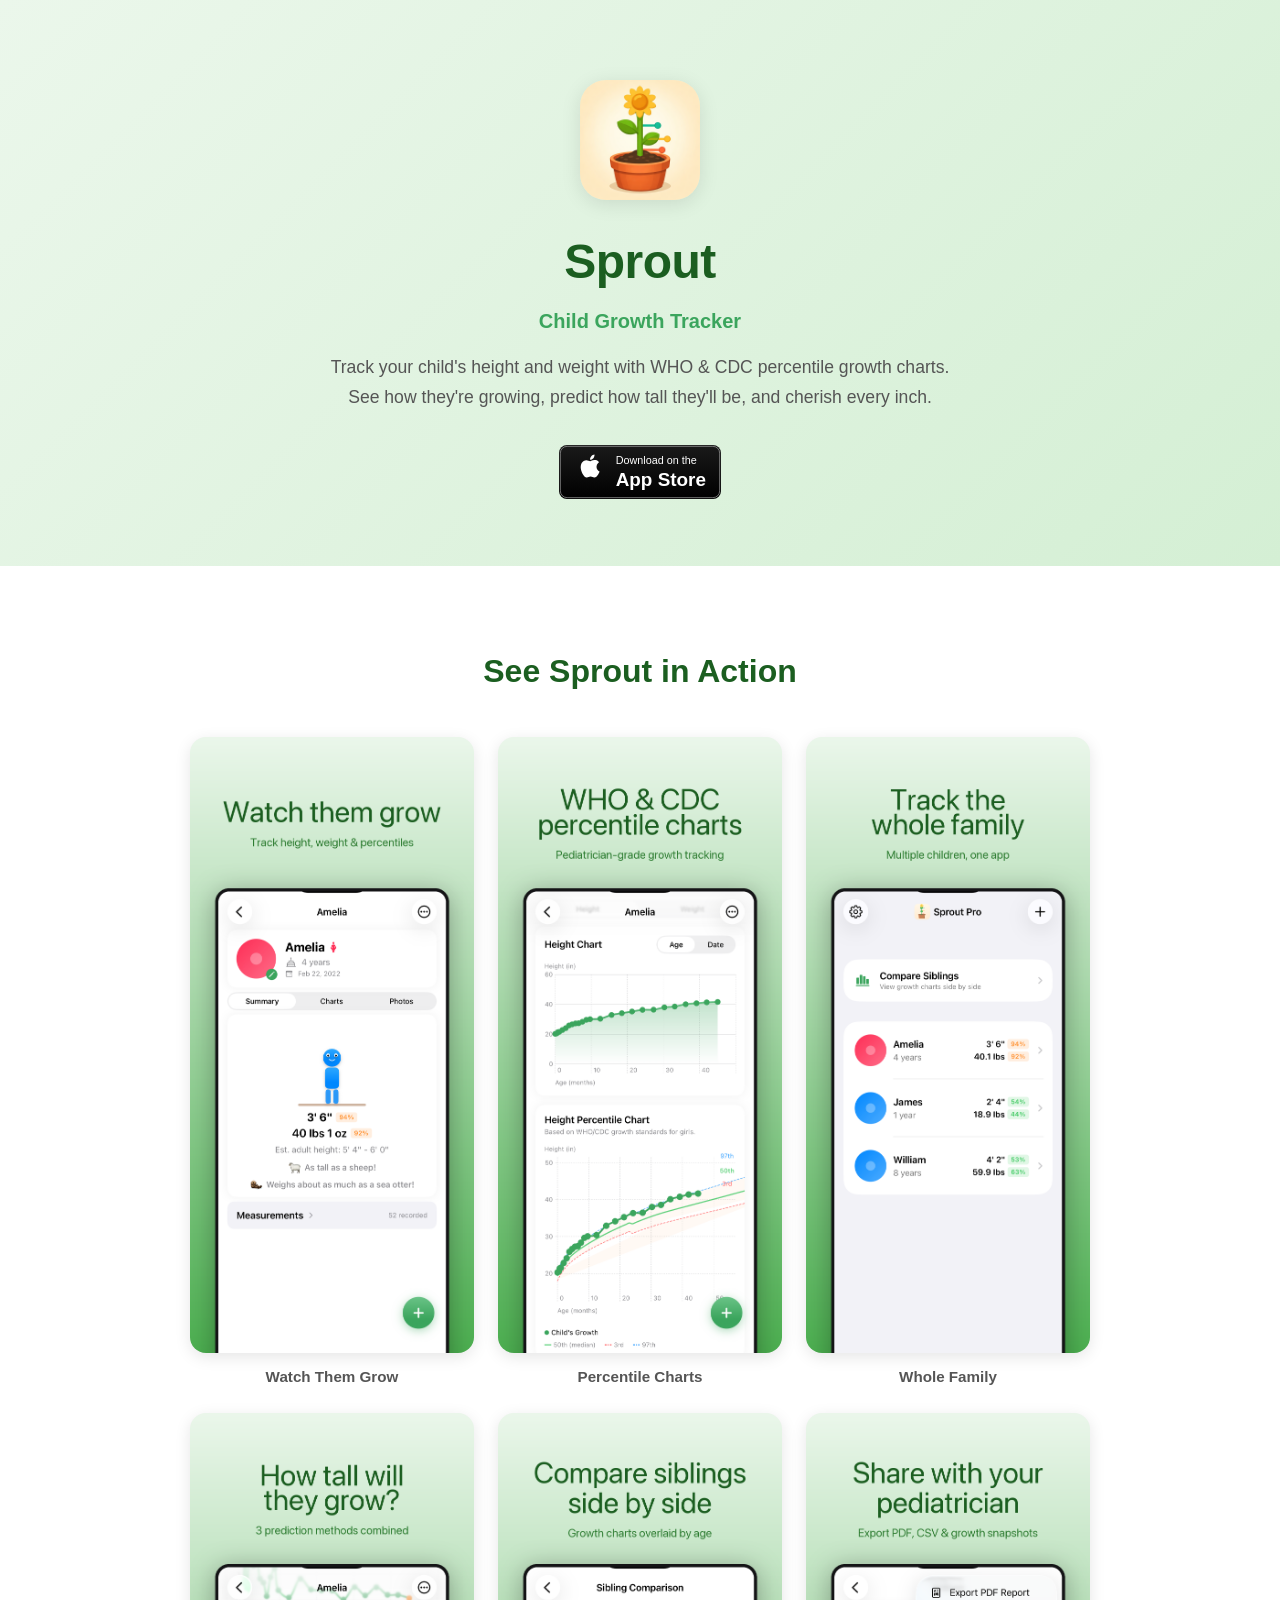
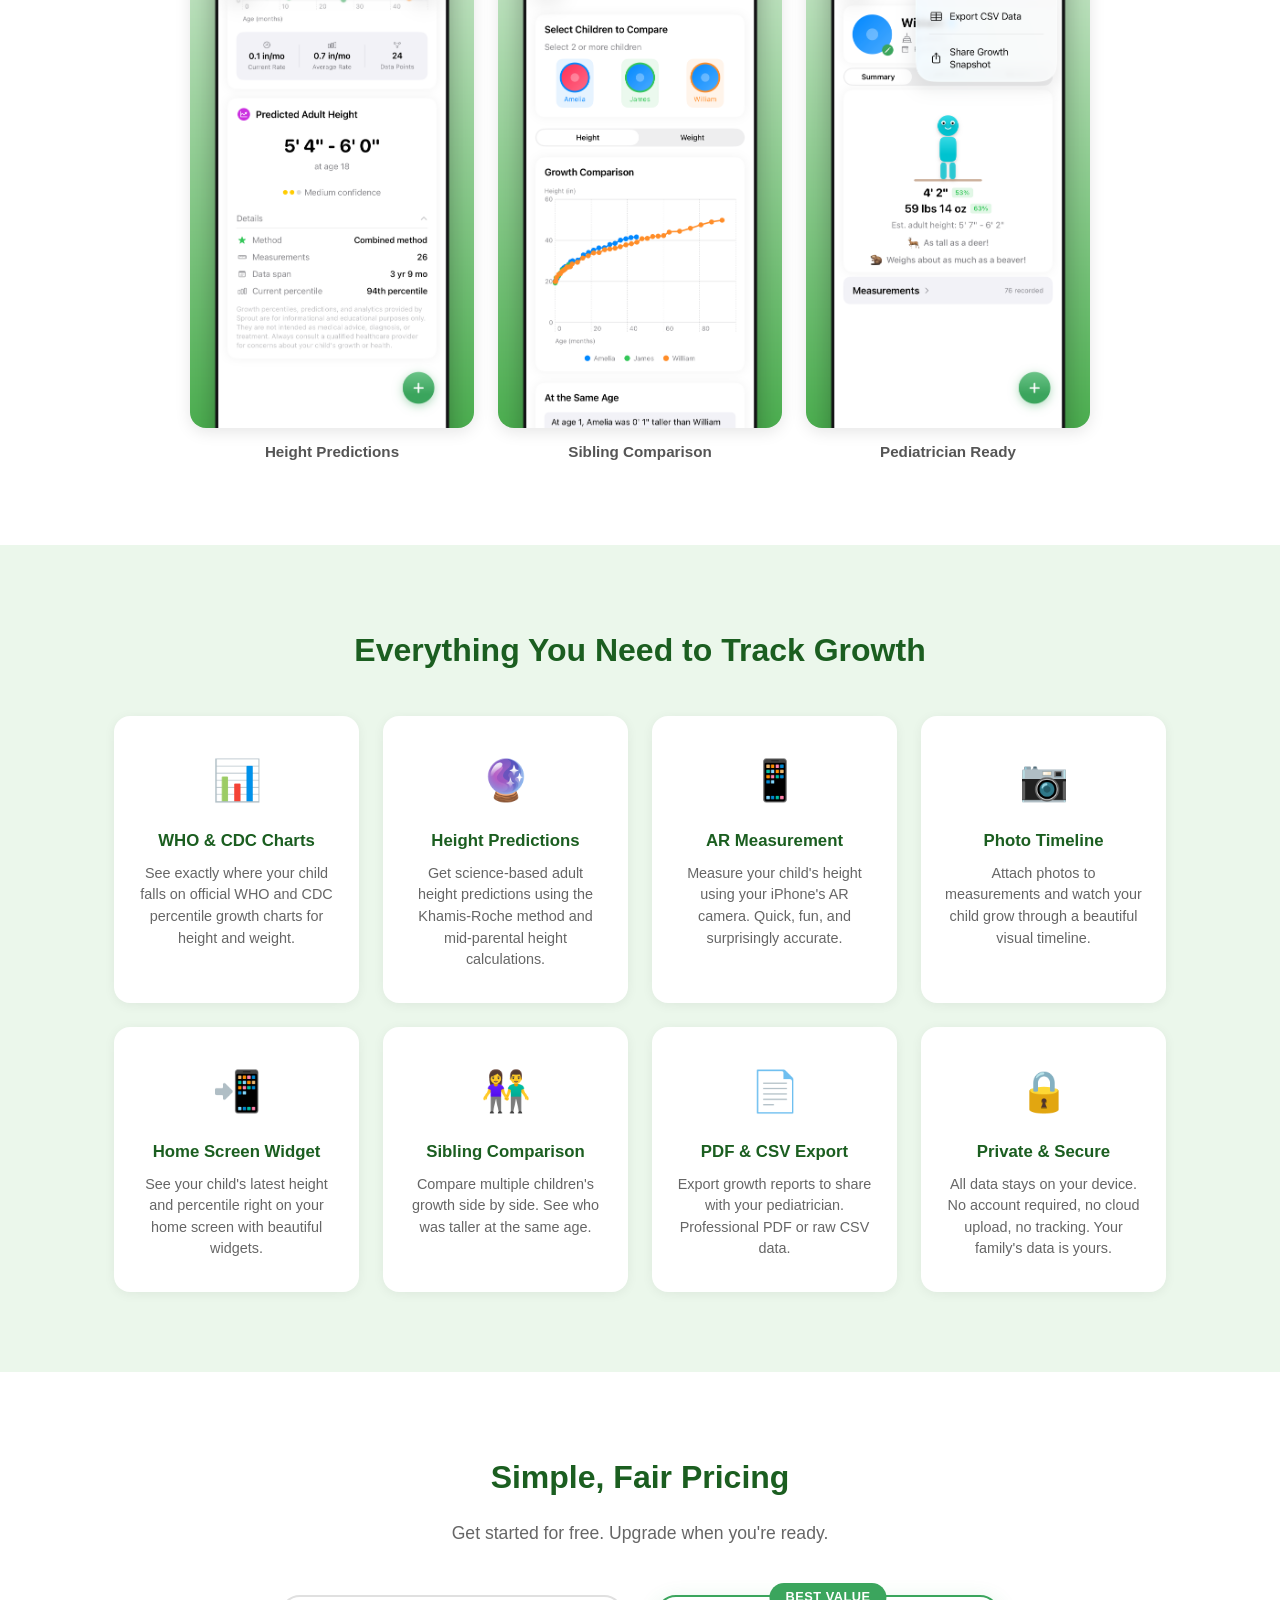
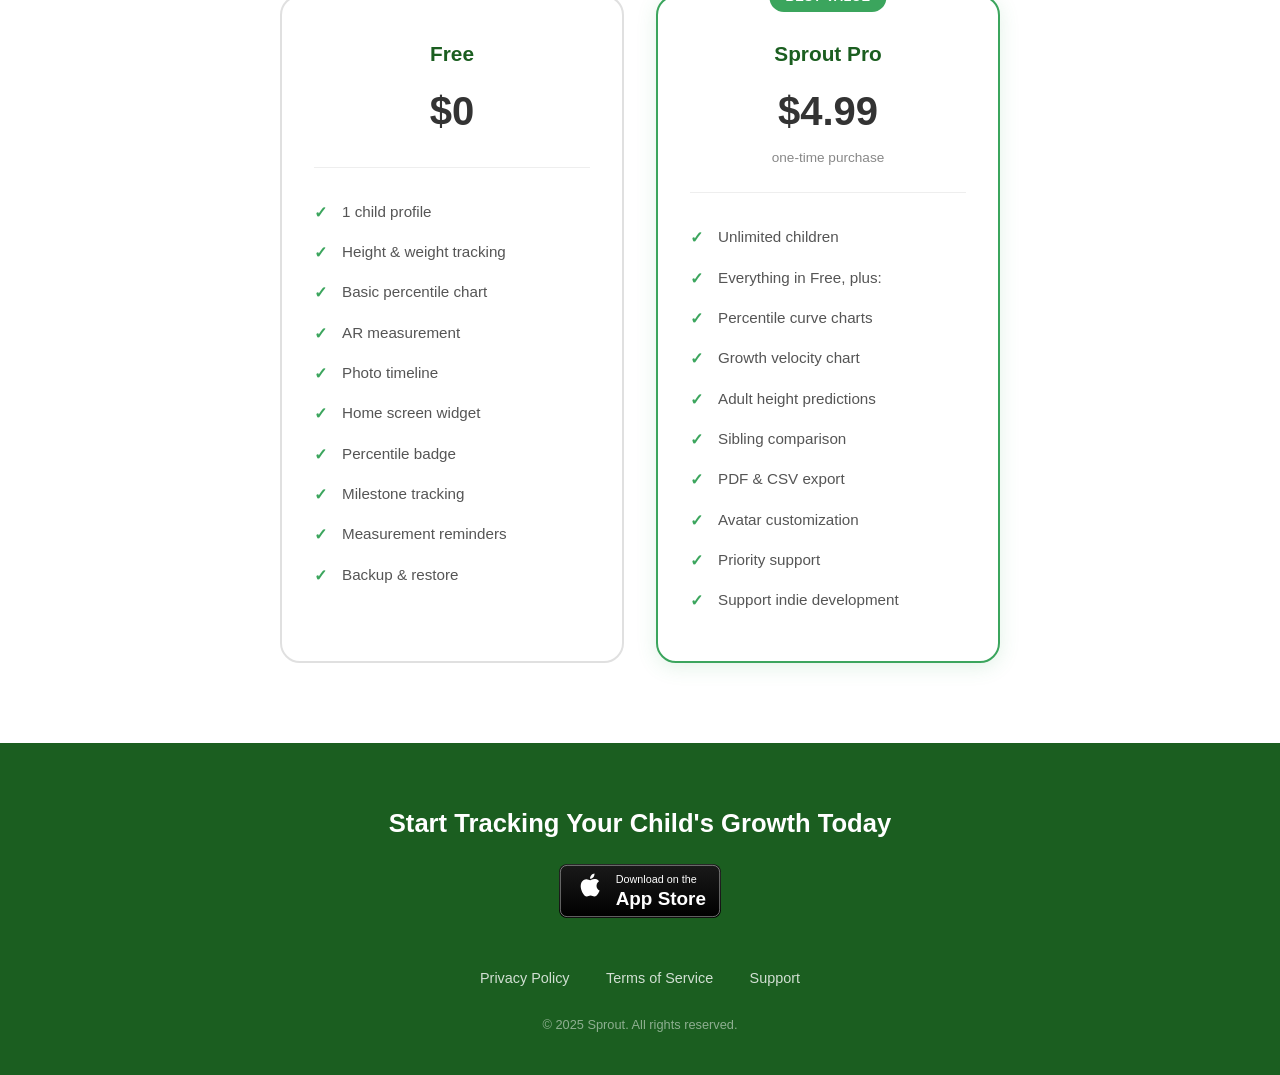
==== index.html @ 92882b85 "Add marketing landing page for Sprout - Child Growth Tracker Single-page static site with hero, scre" ====
<!DOCTYPE html>
<html lang="en">
<head>
    <meta charset="UTF-8">
    <meta name="viewport" content="width=device-width, initial-scale=1.0">

    <title>Sprout - Child Growth Tracker | WHO &amp; CDC Growth Charts for Baby &amp; Kids</title>
    <meta name="description" content="Track your child's height and weight with WHO & CDC percentile growth charts. Sprout offers AR measurement, growth predictions, sibling comparison, photo timeline, and more. Free for iOS.">
    <meta name="keywords" content="child growth tracker, baby growth chart, height tracker, WHO percentile, CDC growth chart, kids height, baby weight tracker, growth prediction, AR height measurement, pediatric growth">
    <meta name="author" content="Sprout App">

    <!-- Open Graph -->
    <meta property="og:title" content="Sprout - Child Growth Tracker">
    <meta property="og:description" content="Track your child's growth with WHO & CDC percentile charts, AR measurement, predictions, and more.">
    <meta property="og:type" content="website">
    <meta property="og:url" content="https://sudhanne-maker.github.io/sprout-child-growth-tracker-website/">
    <meta property="og:image" content="https://sudhanne-maker.github.io/sprout-child-growth-tracker-website/images/og-image.png">
    <meta property="og:site_name" content="Sprout - Child Growth Tracker">

    <!-- Twitter Card -->
    <meta name="twitter:card" content="summary_large_image">
    <meta name="twitter:title" content="Sprout - Child Growth Tracker">
    <meta name="twitter:description" content="Track your child's growth with WHO & CDC percentile charts, AR measurement, predictions, and more.">
    <meta name="twitter:image" content="https://sudhanne-maker.github.io/sprout-child-growth-tracker-website/images/og-image.png">

    <!-- Smart App Banner -->
    <meta name="apple-itunes-app" content="app-id=6758862095">

    <!-- Favicon -->
    <link rel="icon" type="image/png" href="images/app-icon.png">
    <link rel="apple-touch-icon" href="images/app-icon.png">

    <!-- Canonical URL -->
    <link rel="canonical" href="https://sudhanne-maker.github.io/sprout-child-growth-tracker-website/">

    <!-- Stylesheet -->
    <link rel="stylesheet" href="css/style.css">

    <!-- Schema.org Structured Data -->
    <script type="application/ld+json">
    {
        "@context": "https://schema.org",
        "@type": "SoftwareApplication",
        "name": "Sprout - Child Growth Tracker",
        "operatingSystem": "iOS",
        "applicationCategory": "HealthApplication",
        "description": "Track your child's height and weight with WHO & CDC percentile growth charts. Features AR measurement, growth predictions, sibling comparison, photo timeline, and more.",
        "offers": [
            {
                "@type": "Offer",
                "price": "0",
                "priceCurrency": "USD",
                "description": "Free version with core tracking features"
            },
            {
                "@type": "Offer",
                "price": "4.99",
                "priceCurrency": "USD",
                "description": "Sprout Pro with unlimited children, advanced charts, and export"
            }
        ],
        "downloadUrl": "https://apps.apple.com/us/app/sprout-height-tracker/id6758862095",
        "screenshot": "https://sudhanne-maker.github.io/sprout-child-growth-tracker-website/images/screenshot-1.png",
        "aggregateRating": {
            "@type": "AggregateRating",
            "ratingValue": "5.0",
            "ratingCount": "1"
        }
    }
    </script>
</head>
<body>

    <!-- Header / Hero -->
    <header class="hero">
        <div class="container">
            <div class="hero-content">
                <img src="images/app-icon.png" alt="Sprout App Icon" class="app-icon" width="120" height="120">
                <h1>Sprout</h1>
                <p class="subtitle">Child Growth Tracker</p>
                <p class="tagline">Track your child's height and weight with WHO &amp; CDC percentile growth charts. See how they're growing, predict how tall they'll be, and cherish every inch.</p>
                <a href="https://apps.apple.com/us/app/sprout-height-tracker/id6758862095" class="app-store-badge" aria-label="Download on the App Store">
                    <img src="images/app-store-badge.svg" alt="Download on the App Store" height="54">
                </a>
            </div>
        </div>
    </header>

    <main>

        <!-- Screenshots -->
        <section class="screenshots" aria-label="App Screenshots">
            <div class="container">
                <h2>See Sprout in Action</h2>
                <div class="screenshot-grid">
                    <div class="screenshot-item">
                        <img src="images/screenshot-1.png" alt="Track your child's growth over time" loading="lazy">
                        <p>Watch Them Grow</p>
                    </div>
                    <div class="screenshot-item">
                        <img src="images/screenshot-2.png" alt="WHO and CDC percentile growth charts" loading="lazy">
                        <p>Percentile Charts</p>
                    </div>
                    <div class="screenshot-item">
                        <img src="images/screenshot-3.png" alt="Track the whole family" loading="lazy">
                        <p>Whole Family</p>
                    </div>
                    <div class="screenshot-item">
                        <img src="images/screenshot-4.png" alt="Height prediction for your child" loading="lazy">
                        <p>Height Predictions</p>
                    </div>
                    <div class="screenshot-item">
                        <img src="images/screenshot-5.png" alt="Compare siblings side by side" loading="lazy">
                        <p>Sibling Comparison</p>
                    </div>
                    <div class="screenshot-item">
                        <img src="images/screenshot-6.png" alt="Export data for pediatrician visits" loading="lazy">
                        <p>Pediatrician Ready</p>
                    </div>
                </div>
            </div>
        </section>

        <!-- Features -->
        <section class="features" aria-label="Features">
            <div class="container">
                <h2>Everything You Need to Track Growth</h2>
                <div class="features-grid">
                    <div class="feature-card">
                        <div class="feature-icon" aria-hidden="true">&#x1F4CA;</div>
                        <h3>WHO &amp; CDC Charts</h3>
                        <p>See exactly where your child falls on official WHO and CDC percentile growth charts for height and weight.</p>
                    </div>
                    <div class="feature-card">
                        <div class="feature-icon" aria-hidden="true">&#x1F52E;</div>
                        <h3>Height Predictions</h3>
                        <p>Get science-based adult height predictions using the Khamis-Roche method and mid-parental height calculations.</p>
                    </div>
                    <div class="feature-card">
                        <div class="feature-icon" aria-hidden="true">&#x1F4F1;</div>
                        <h3>AR Measurement</h3>
                        <p>Measure your child's height using your iPhone's AR camera. Quick, fun, and surprisingly accurate.</p>
                    </div>
                    <div class="feature-card">
                        <div class="feature-icon" aria-hidden="true">&#x1F4F7;</div>
                        <h3>Photo Timeline</h3>
                        <p>Attach photos to measurements and watch your child grow through a beautiful visual timeline.</p>
                    </div>
                    <div class="feature-card">
                        <div class="feature-icon" aria-hidden="true">&#x1F4F2;</div>
                        <h3>Home Screen Widget</h3>
                        <p>See your child's latest height and percentile right on your home screen with beautiful widgets.</p>
                    </div>
                    <div class="feature-card">
                        <div class="feature-icon" aria-hidden="true">&#x1F46B;</div>
                        <h3>Sibling Comparison</h3>
                        <p>Compare multiple children's growth side by side. See who was taller at the same age.</p>
                    </div>
                    <div class="feature-card">
                        <div class="feature-icon" aria-hidden="true">&#x1F4C4;</div>
                        <h3>PDF &amp; CSV Export</h3>
                        <p>Export growth reports to share with your pediatrician. Professional PDF or raw CSV data.</p>
                    </div>
                    <div class="feature-card">
                        <div class="feature-icon" aria-hidden="true">&#x1F512;</div>
                        <h3>Private &amp; Secure</h3>
                        <p>All data stays on your device. No account required, no cloud upload, no tracking. Your family's data is yours.</p>
                    </div>
                </div>
            </div>
        </section>

        <!-- Pricing -->
        <section class="pricing" aria-label="Pricing">
            <div class="container">
                <h2>Simple, Fair Pricing</h2>
                <p class="pricing-subtitle">Get started for free. Upgrade when you're ready.</p>
                <div class="pricing-grid">
                    <div class="pricing-card">
                        <div class="pricing-header">
                            <h3>Free</h3>
                            <div class="price">$0</div>
                        </div>
                        <ul class="pricing-features">
                            <li>1 child profile</li>
                            <li>Height &amp; weight tracking</li>
                            <li>Basic percentile chart</li>
                            <li>AR measurement</li>
                            <li>Photo timeline</li>
                            <li>Home screen widget</li>
                            <li>Percentile badge</li>
                            <li>Milestone tracking</li>
                            <li>Measurement reminders</li>
                            <li>Backup &amp; restore</li>
                        </ul>
                    </div>
                    <div class="pricing-card pro">
                        <div class="pricing-badge">Best Value</div>
                        <div class="pricing-header">
                            <h3>Sprout Pro</h3>
                            <div class="price">$4.99</div>
                            <div class="price-period">one-time purchase</div>
                        </div>
                        <ul class="pricing-features">
                            <li>Unlimited children</li>
                            <li>Everything in Free, plus:</li>
                            <li>Percentile curve charts</li>
                            <li>Growth velocity chart</li>
                            <li>Adult height predictions</li>
                            <li>Sibling comparison</li>
                            <li>PDF &amp; CSV export</li>
                            <li>Avatar customization</li>
                            <li>Priority support</li>
                            <li>Support indie development</li>
                        </ul>
                    </div>
                </div>
            </div>
        </section>

    </main>

    <!-- Footer -->
    <footer>
        <div class="container">
            <div class="footer-cta">
                <h2>Start Tracking Your Child's Growth Today</h2>
                <a href="https://apps.apple.com/us/app/sprout-height-tracker/id6758862095" class="app-store-badge" aria-label="Download on the App Store">
                    <img src="images/app-store-badge.svg" alt="Download on the App Store" height="54">
                </a>
            </div>
            <div class="footer-links">
                <a href="https://sudhanne-maker.github.io/height-tracker-site/privacy-policy.html">Privacy Policy</a>
                <a href="https://sudhanne-maker.github.io/height-tracker-site/terms-of-service.html">Terms of Service</a>
                <a href="mailto:heighttracker.app@gmail.com">Support</a>
            </div>
            <p class="footer-copyright">&copy; 2025 Sprout. All rights reserved.</p>
        </div>
    </footer>

</body>
</html>
---- css/style.css ----
/* ============================================
   Sprout - Child Growth Tracker Landing Page
   Brand Colors:
     Primary Green:  #3BA55D
     Dark Green:     #1B5E20
     Light Mint:     #EBF7EB
     White:          #FFFFFF
   ============================================ */

/* --- Reset & Base --- */
*, *::before, *::after {
    box-sizing: border-box;
    margin: 0;
    padding: 0;
}

html {
    scroll-behavior: smooth;
    -webkit-text-size-adjust: 100%;
}

body {
    font-family: -apple-system, BlinkMacSystemFont, 'Segoe UI', Roboto, Helvetica, Arial, sans-serif;
    color: #333;
    line-height: 1.6;
    background: #FFFFFF;
}

img {
    max-width: 100%;
    height: auto;
    display: block;
}

a {
    color: #3BA55D;
    text-decoration: none;
}

a:hover {
    text-decoration: underline;
}

/* --- Container --- */
.container {
    max-width: 1100px;
    margin: 0 auto;
    padding: 0 24px;
}

/* --- Hero --- */
.hero {
    background: linear-gradient(135deg, #EBF7EB 0%, #d4efd4 100%);
    padding: 80px 0 60px;
    text-align: center;
}

.hero-content {
    max-width: 640px;
    margin: 0 auto;
}

.app-icon {
    width: 120px;
    height: 120px;
    border-radius: 26px;
    margin: 0 auto 24px;
    box-shadow: 0 4px 20px rgba(0, 0, 0, 0.1);
}

.hero h1 {
    font-size: 3rem;
    font-weight: 800;
    color: #1B5E20;
    margin-bottom: 4px;
    letter-spacing: -0.5px;
}

.subtitle {
    font-size: 1.25rem;
    font-weight: 600;
    color: #3BA55D;
    margin-bottom: 16px;
}

.tagline {
    font-size: 1.1rem;
    color: #555;
    margin-bottom: 32px;
    line-height: 1.7;
}

.app-store-badge img {
    height: 54px;
    width: auto;
    display: inline-block;
    transition: transform 0.2s ease;
}

.app-store-badge:hover img {
    transform: scale(1.05);
}

.app-store-badge:hover {
    text-decoration: none;
}

/* --- Screenshots --- */
.screenshots {
    padding: 80px 0;
    background: #FFFFFF;
}

.screenshots h2,
.features h2,
.pricing h2 {
    text-align: center;
    font-size: 2rem;
    font-weight: 700;
    color: #1B5E20;
    margin-bottom: 40px;
}

.screenshot-grid {
    display: grid;
    grid-template-columns: repeat(3, 1fr);
    gap: 24px;
    max-width: 900px;
    margin: 0 auto;
}

.screenshot-item {
    text-align: center;
}

.screenshot-item img {
    width: 100%;
    border-radius: 16px;
    box-shadow: 0 4px 16px rgba(0, 0, 0, 0.1);
    margin-bottom: 12px;
    background: #f0f0f0;
    aspect-ratio: 9 / 19.5;
    object-fit: cover;
}

.screenshot-item p {
    font-size: 0.95rem;
    font-weight: 600;
    color: #555;
}

/* --- Features --- */
.features {
    padding: 80px 0;
    background: #EBF7EB;
}

.features-grid {
    display: grid;
    grid-template-columns: repeat(4, 1fr);
    gap: 24px;
}

.feature-card {
    background: #FFFFFF;
    border-radius: 16px;
    padding: 32px 24px;
    text-align: center;
    box-shadow: 0 2px 12px rgba(0, 0, 0, 0.06);
    transition: transform 0.2s ease, box-shadow 0.2s ease;
}

.feature-card:hover {
    transform: translateY(-4px);
    box-shadow: 0 8px 24px rgba(0, 0, 0, 0.1);
}

.feature-icon {
    font-size: 2.5rem;
    margin-bottom: 16px;
}

.feature-card h3 {
    font-size: 1.05rem;
    font-weight: 700;
    color: #1B5E20;
    margin-bottom: 8px;
}

.feature-card p {
    font-size: 0.9rem;
    color: #666;
    line-height: 1.5;
}

/* --- Pricing --- */
.pricing {
    padding: 80px 0;
    background: #FFFFFF;
}

.pricing-subtitle {
    text-align: center;
    font-size: 1.1rem;
    color: #666;
    margin-top: -24px;
    margin-bottom: 48px;
}

.pricing-grid {
    display: grid;
    grid-template-columns: repeat(2, 1fr);
    gap: 32px;
    max-width: 720px;
    margin: 0 auto;
}

.pricing-card {
    background: #FFFFFF;
    border: 2px solid #e0e0e0;
    border-radius: 20px;
    padding: 40px 32px;
    position: relative;
    transition: box-shadow 0.2s ease;
}

.pricing-card:hover {
    box-shadow: 0 8px 24px rgba(0, 0, 0, 0.08);
}

.pricing-card.pro {
    border-color: #3BA55D;
    box-shadow: 0 4px 20px rgba(59, 165, 93, 0.15);
}

.pricing-badge {
    position: absolute;
    top: -14px;
    left: 50%;
    transform: translateX(-50%);
    background: #3BA55D;
    color: #FFFFFF;
    font-size: 0.8rem;
    font-weight: 700;
    padding: 4px 16px;
    border-radius: 20px;
    text-transform: uppercase;
    letter-spacing: 0.5px;
}

.pricing-header {
    text-align: center;
    margin-bottom: 24px;
    padding-bottom: 24px;
    border-bottom: 1px solid #eee;
}

.pricing-header h3 {
    font-size: 1.3rem;
    font-weight: 700;
    color: #1B5E20;
    margin-bottom: 8px;
}

.price {
    font-size: 2.5rem;
    font-weight: 800;
    color: #333;
}

.price-period {
    font-size: 0.85rem;
    color: #888;
    margin-top: 4px;
}

.pricing-features {
    list-style: none;
}

.pricing-features li {
    padding: 8px 0;
    font-size: 0.95rem;
    color: #555;
    position: relative;
    padding-left: 28px;
}

.pricing-features li::before {
    content: "\2713";
    position: absolute;
    left: 0;
    color: #3BA55D;
    font-weight: 700;
    font-size: 1rem;
}

/* --- Footer --- */
footer {
    background: #1B5E20;
    color: #FFFFFF;
    padding: 60px 0 40px;
    text-align: center;
}

.footer-cta {
    margin-bottom: 40px;
}

.footer-cta h2 {
    font-size: 1.6rem;
    font-weight: 700;
    color: #FFFFFF;
    margin-bottom: 20px;
}

.footer-links {
    margin-bottom: 24px;
}

.footer-links a {
    color: rgba(255, 255, 255, 0.8);
    margin: 0 16px;
    font-size: 0.9rem;
    transition: color 0.2s ease;
}

.footer-links a:hover {
    color: #FFFFFF;
    text-decoration: underline;
}

.footer-copyright {
    font-size: 0.8rem;
    color: rgba(255, 255, 255, 0.5);
}

/* --- Responsive --- */

/* Tablets */
@media (max-width: 900px) {
    .features-grid {
        grid-template-columns: repeat(2, 1fr);
    }

    .screenshot-grid {
        grid-template-columns: repeat(3, 1fr);
        gap: 16px;
    }
}

/* Mobile */
@media (max-width: 640px) {
    .hero {
        padding: 60px 0 48px;
    }

    .hero h1 {
        font-size: 2.2rem;
    }

    .tagline {
        font-size: 1rem;
    }

    .screenshots h2,
    .features h2,
    .pricing h2 {
        font-size: 1.6rem;
    }

    .screenshot-grid {
        grid-template-columns: repeat(2, 1fr);
        gap: 12px;
    }

    .screenshots,
    .features,
    .pricing {
        padding: 60px 0;
    }

    .features-grid {
        grid-template-columns: 1fr;
        gap: 16px;
    }

    .feature-card {
        padding: 24px 20px;
    }

    .pricing-grid {
        grid-template-columns: 1fr;
        gap: 24px;
    }

    .pricing-card {
        padding: 32px 24px;
    }

    .footer-links a {
        display: block;
        margin: 8px 0;
    }

    .footer-cta h2 {
        font-size: 1.3rem;
    }
}

/* Small phones */
@media (max-width: 380px) {
    .hero h1 {
        font-size: 1.8rem;
    }

    .container {
        padding: 0 16px;
    }

    .screenshot-grid {
        grid-template-columns: 1fr;
        max-width: 260px;
        margin: 0 auto;
    }
}
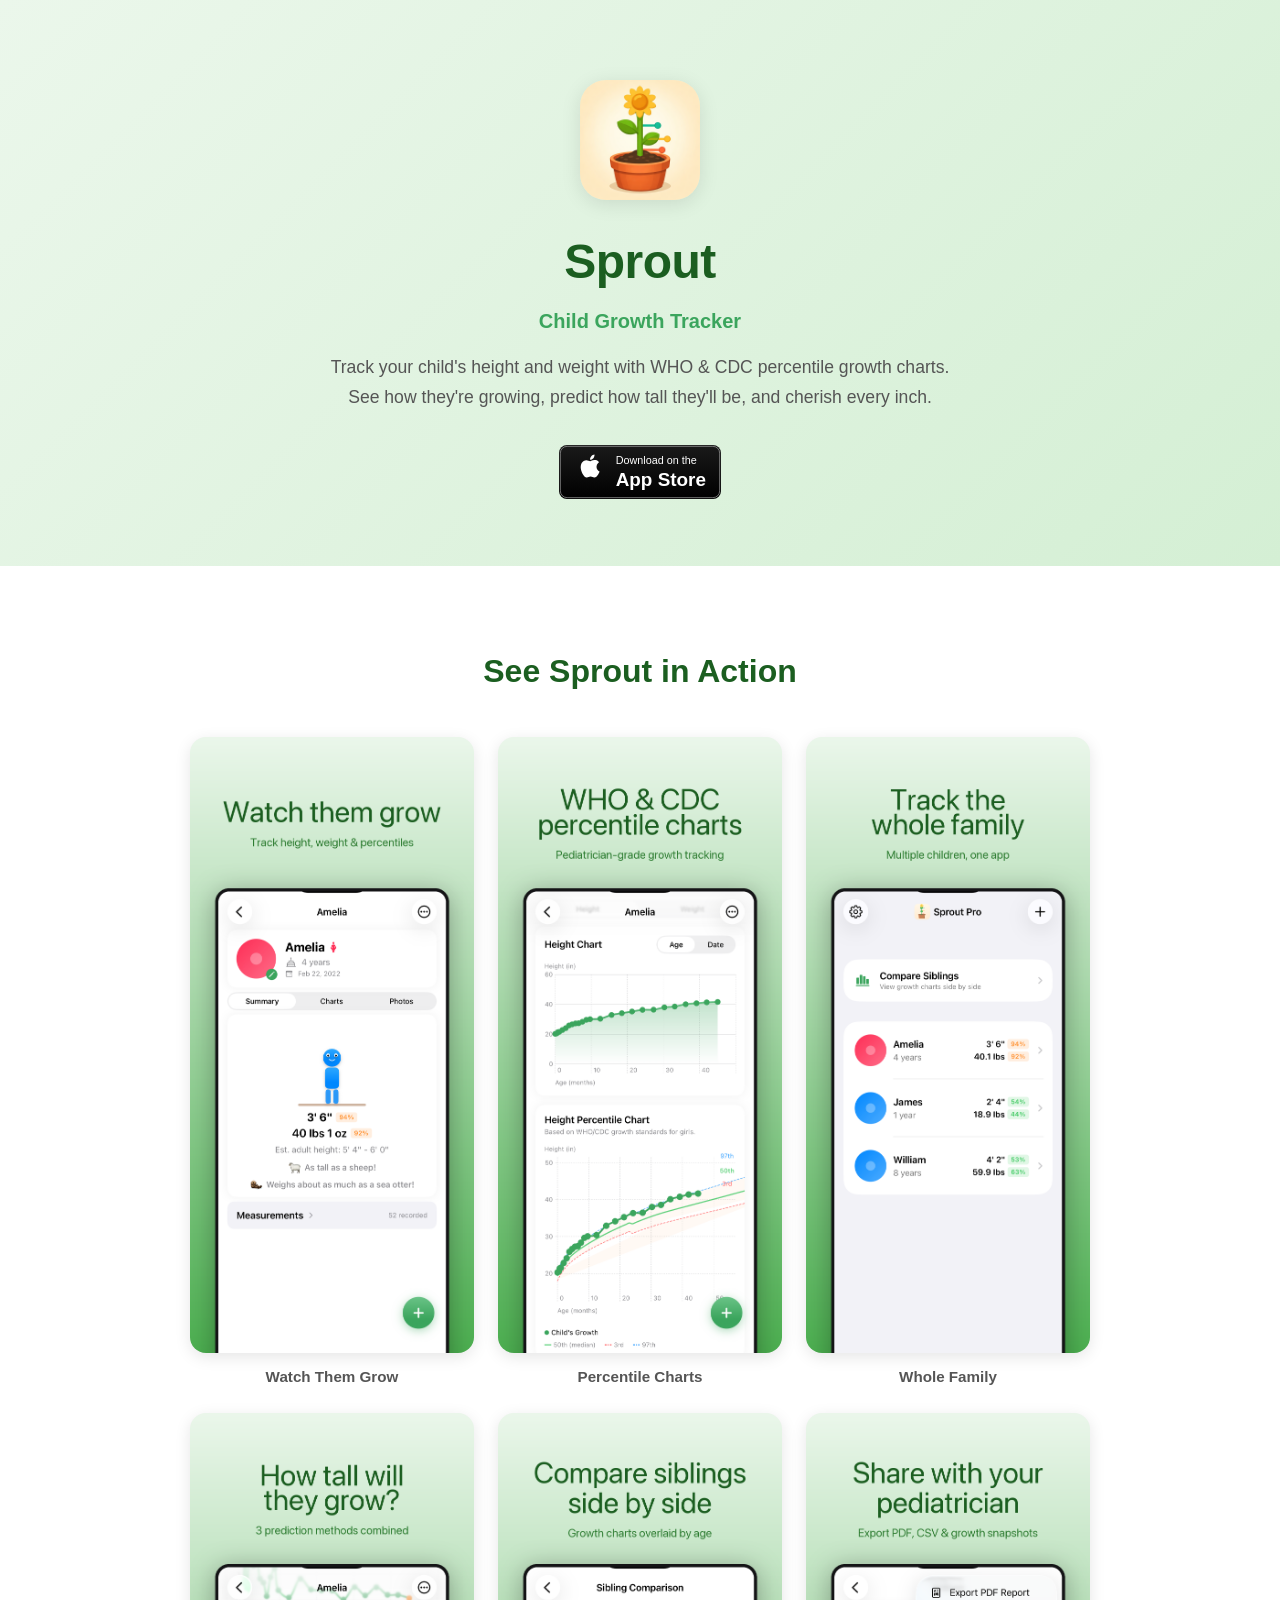
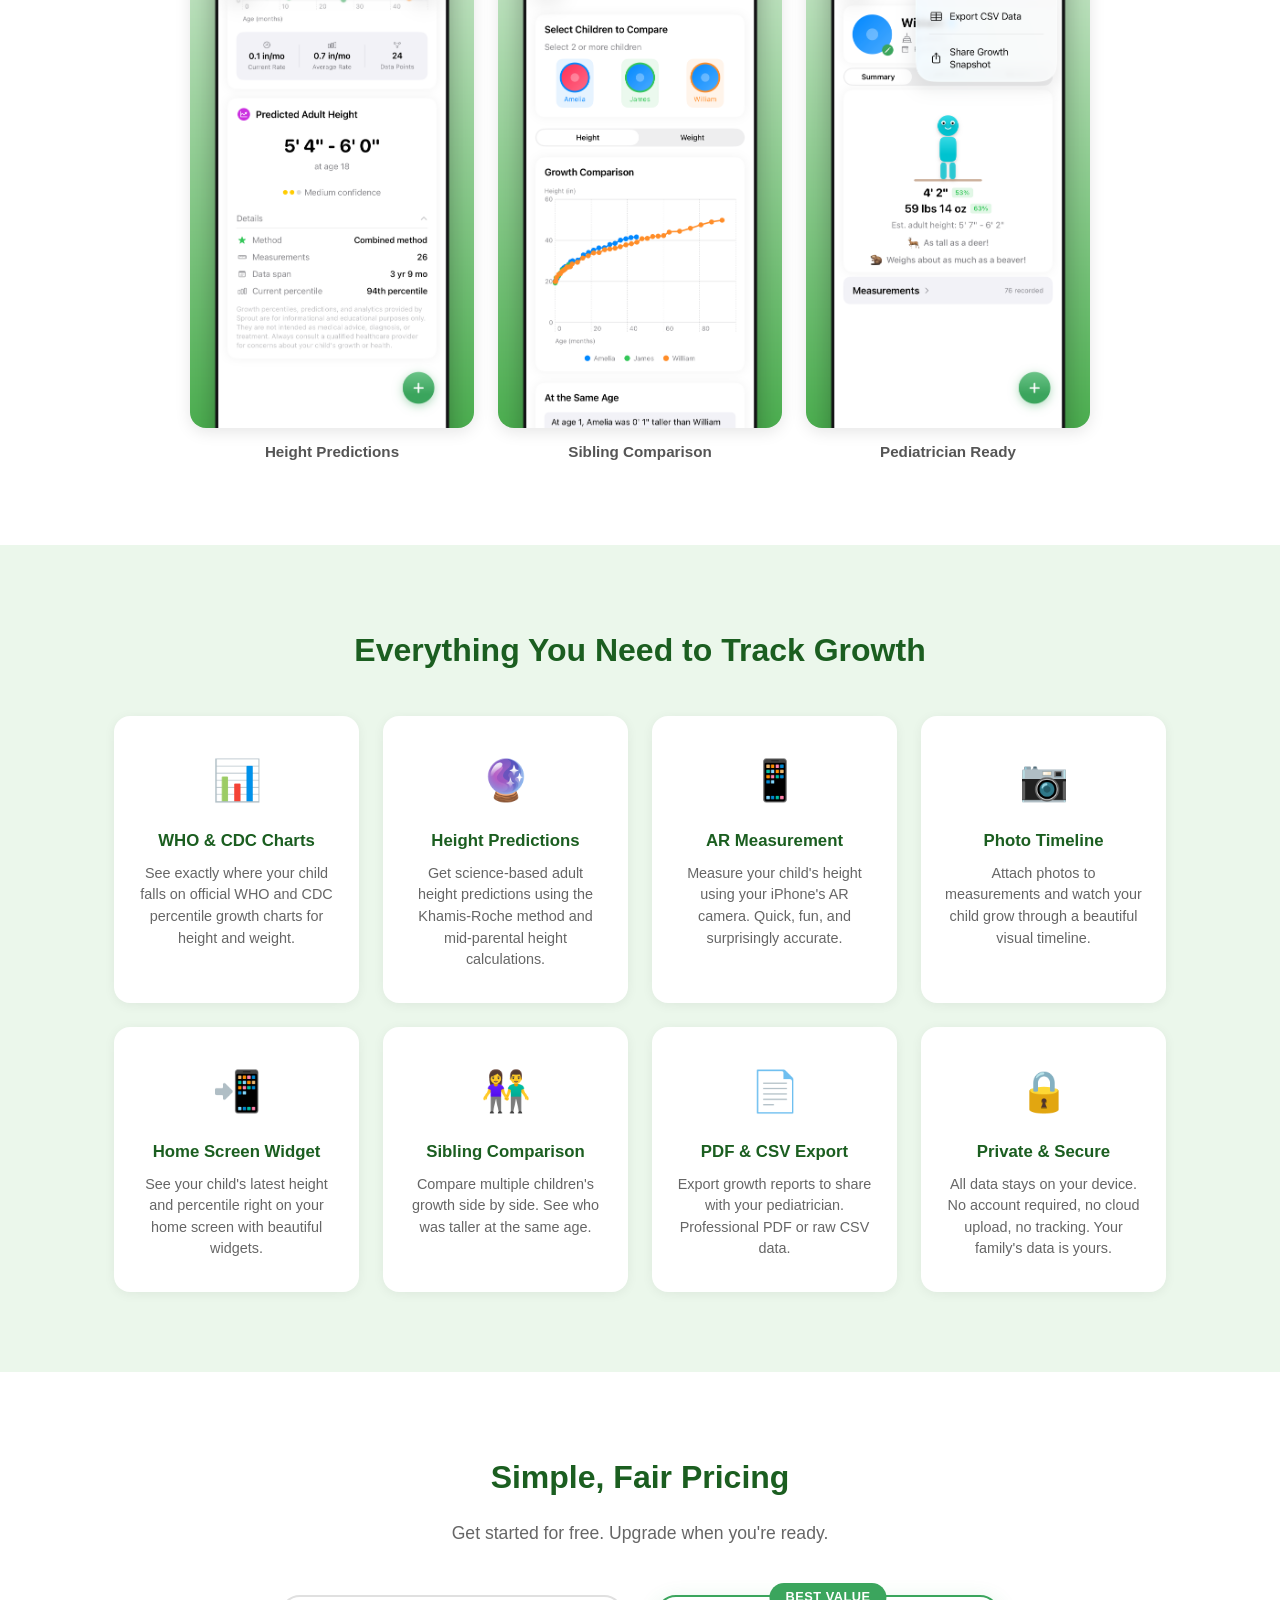
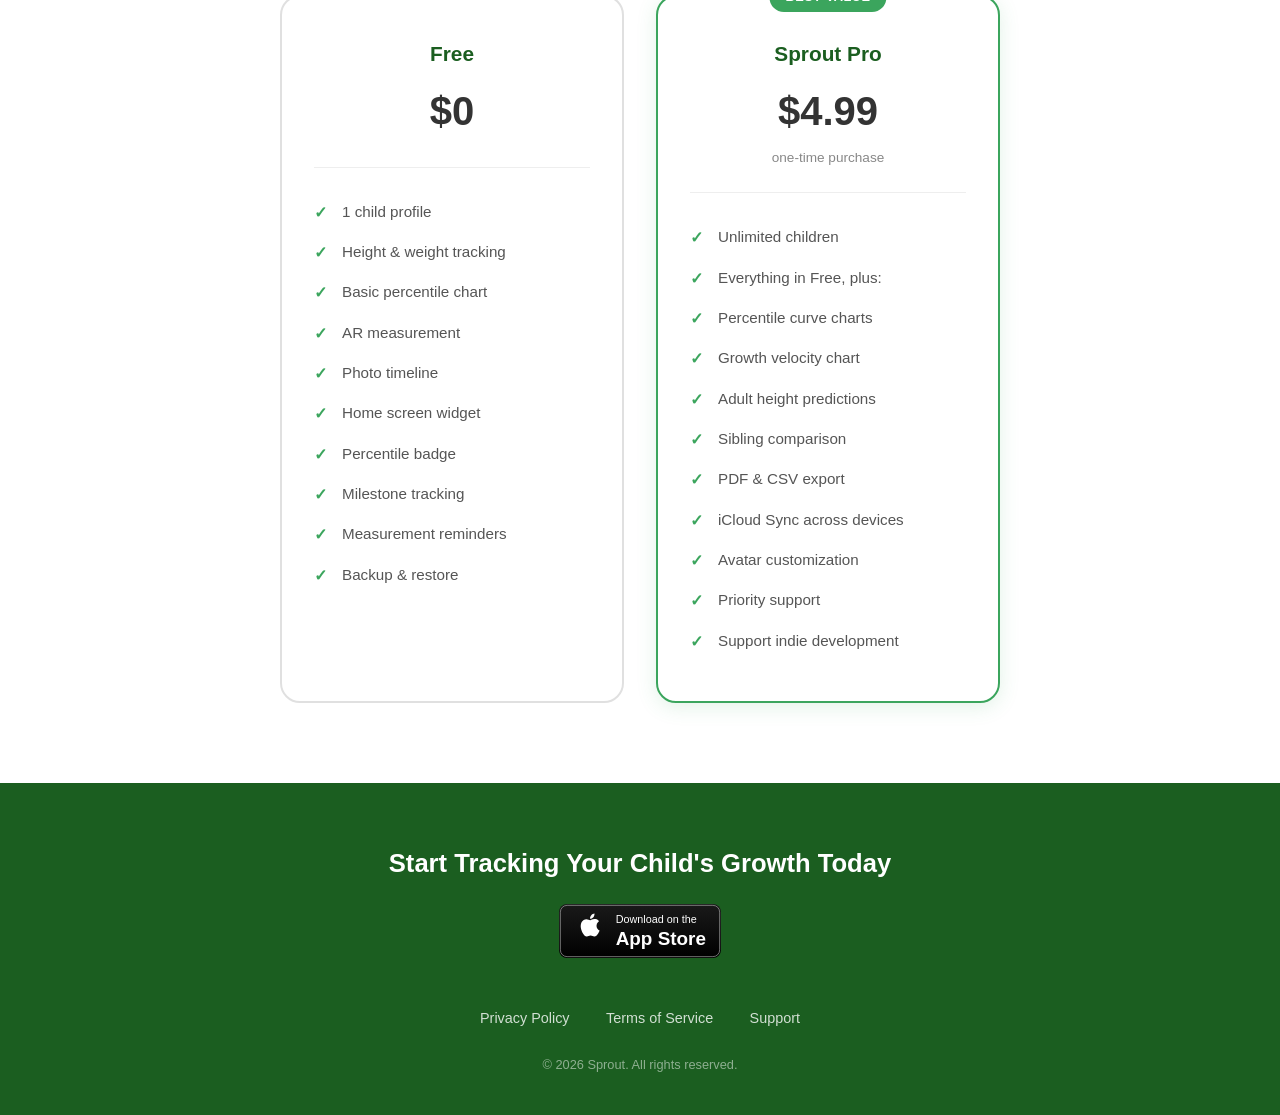
==== commit 0b7a2065: "Consolidate legal pages into main site and update for v2.3.0 - Add privacy-policy.html and terms-of-" ====
--- a/index.html
+++ b/index.html
@@ -209,6 +209,7 @@
                             <li>Adult height predictions</li>
                             <li>Sibling comparison</li>
                             <li>PDF &amp; CSV export</li>
+                            <li>iCloud Sync across devices</li>
                             <li>Avatar customization</li>
                             <li>Priority support</li>
                             <li>Support indie development</li>
@@ -230,11 +231,11 @@
                 </a>
             </div>
             <div class="footer-links">
-                <a href="https://sudhanne-maker.github.io/height-tracker-site/privacy-policy.html">Privacy Policy</a>
-                <a href="https://sudhanne-maker.github.io/height-tracker-site/terms-of-service.html">Terms of Service</a>
+                <a href="privacy-policy.html">Privacy Policy</a>
+                <a href="terms-of-service.html">Terms of Service</a>
                 <a href="mailto:heighttracker.app@gmail.com">Support</a>
             </div>
-            <p class="footer-copyright">&copy; 2025 Sprout. All rights reserved.</p>
+            <p class="footer-copyright">&copy; 2026 Sprout. All rights reserved.</p>
         </div>
     </footer>
 
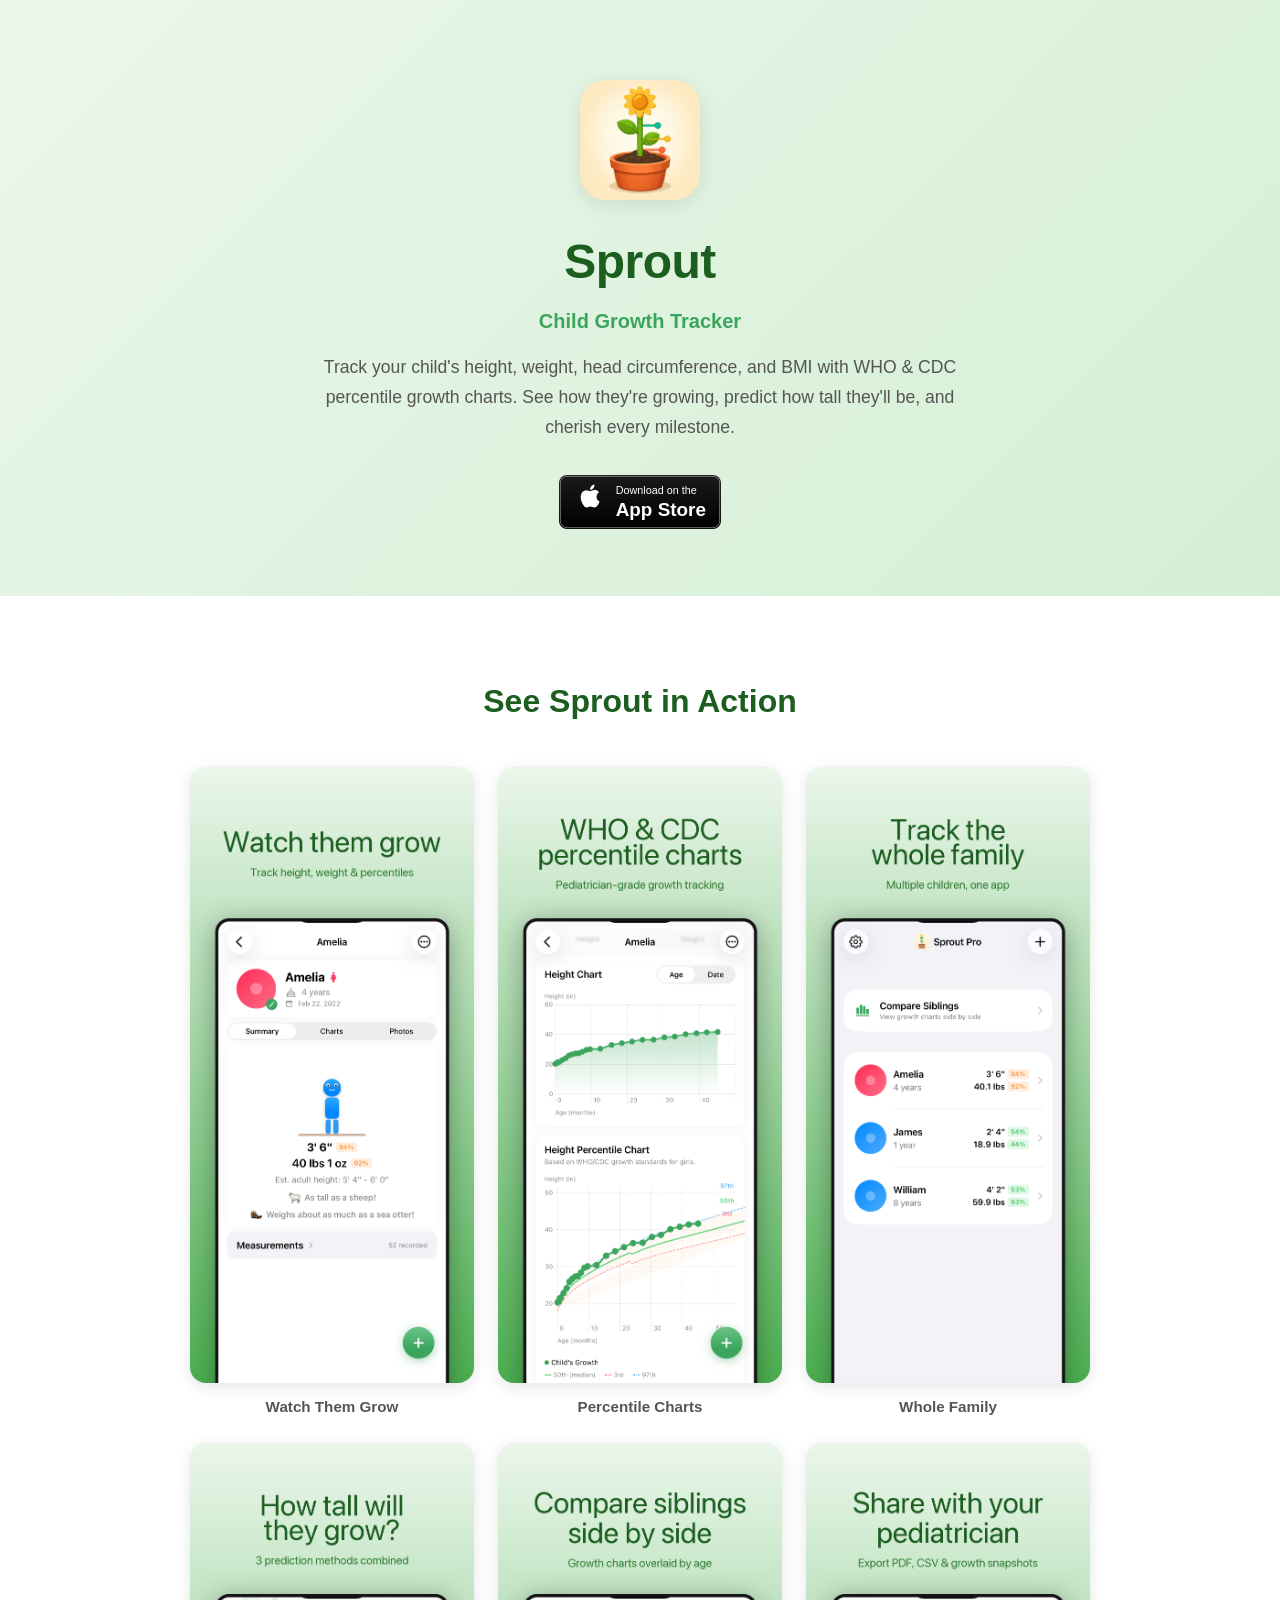
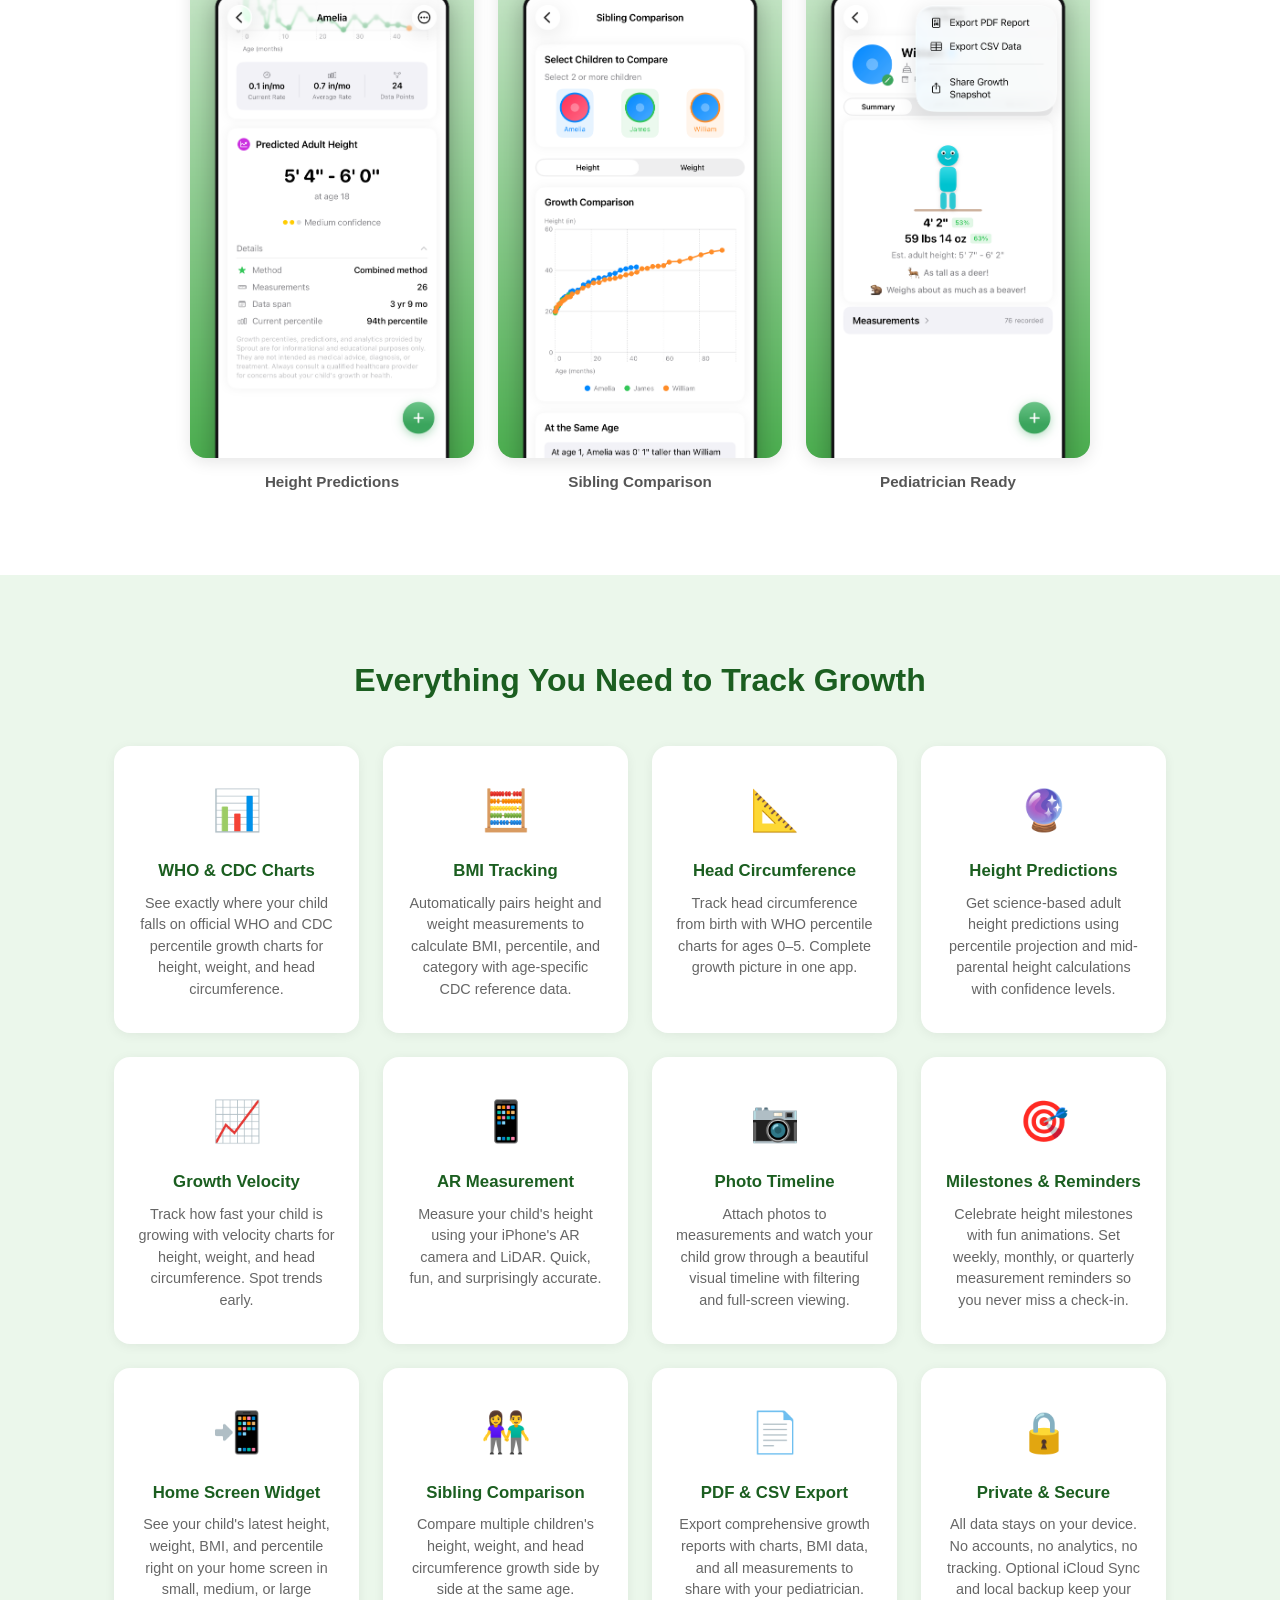
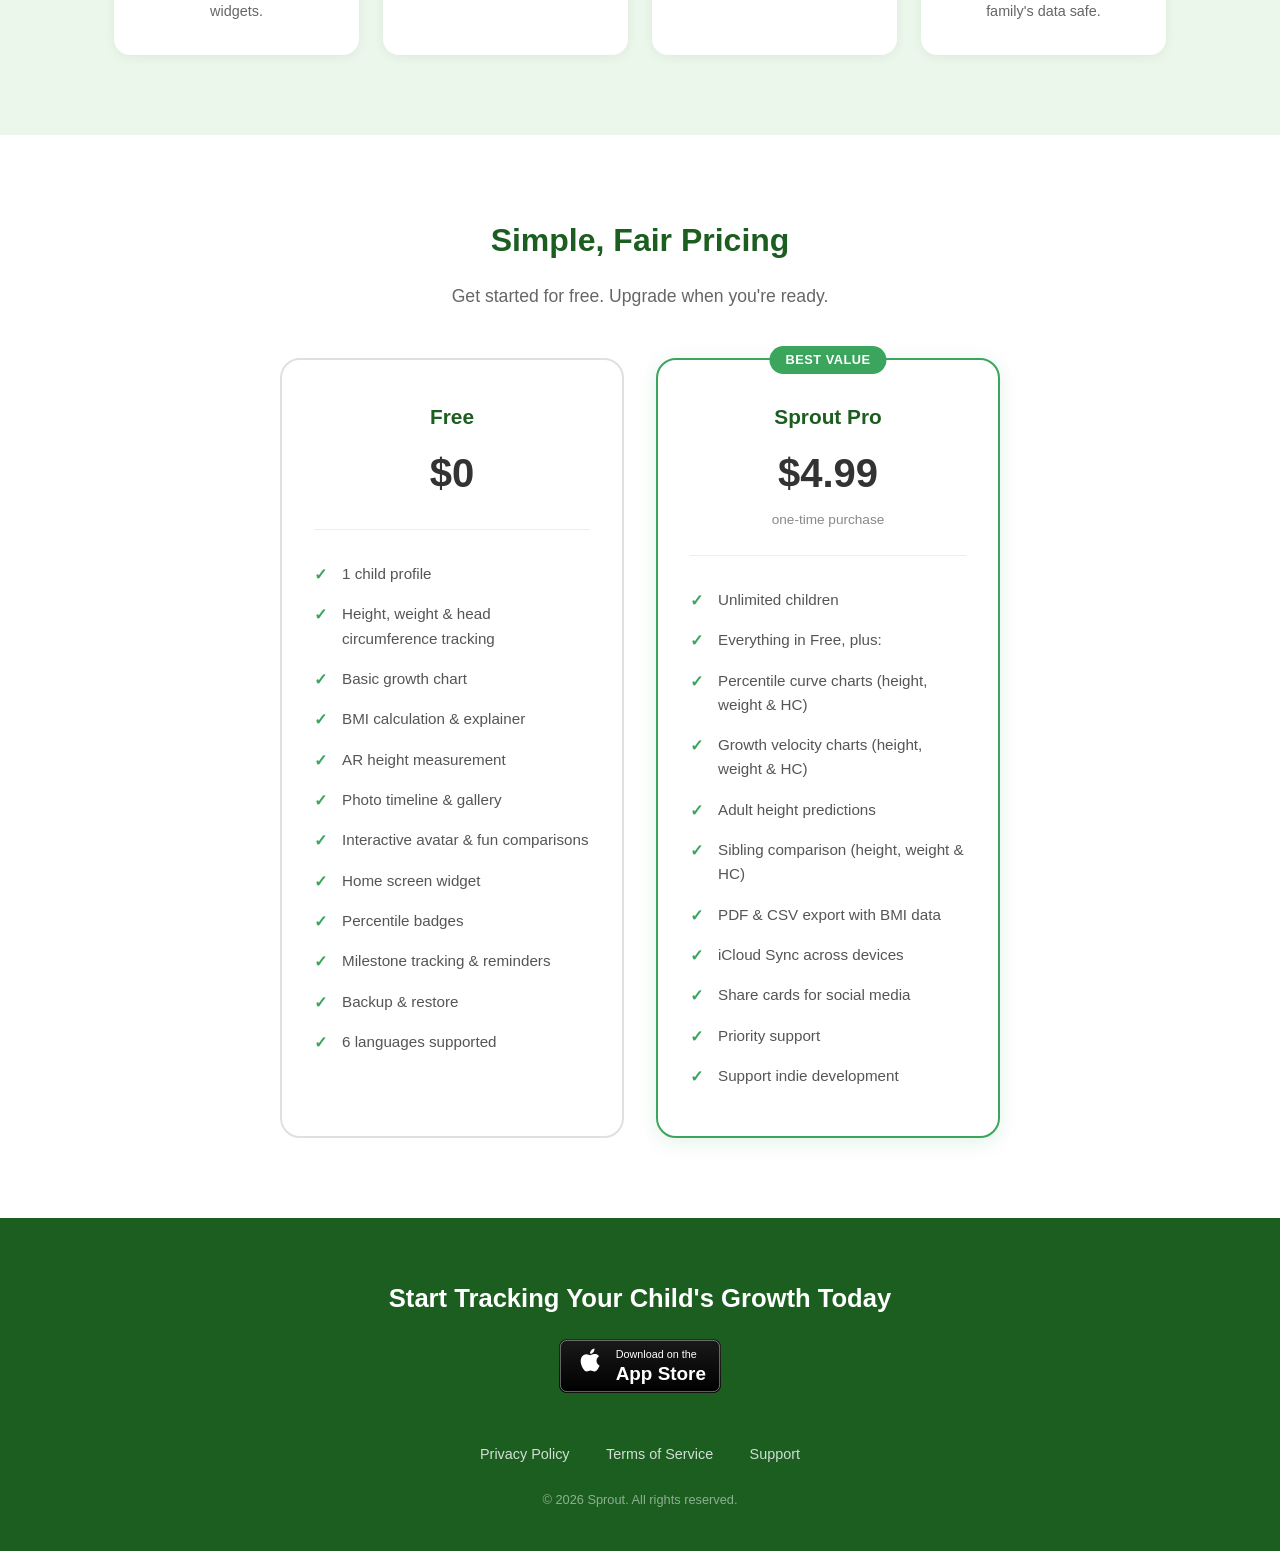
==== commit a8bae28d: "Update all pages with head circumference, BMI, and current features - SEO: Updated title, meta descr" ====
--- a/index.html
+++ b/index.html
@@ -4,14 +4,14 @@
     <meta charset="UTF-8">
     <meta name="viewport" content="width=device-width, initial-scale=1.0">
 
-    <title>Sprout - Child Growth Tracker | WHO &amp; CDC Growth Charts for Baby &amp; Kids</title>
-    <meta name="description" content="Track your child's height and weight with WHO & CDC percentile growth charts. Sprout offers AR measurement, growth predictions, sibling comparison, photo timeline, and more. Free for iOS.">
-    <meta name="keywords" content="child growth tracker, baby growth chart, height tracker, WHO percentile, CDC growth chart, kids height, baby weight tracker, growth prediction, AR height measurement, pediatric growth">
+    <title>Sprout - Child Growth Tracker | Height, Weight, Head Circumference &amp; BMI | WHO &amp; CDC Charts</title>
+    <meta name="description" content="Track your child's height, weight, head circumference, and BMI with WHO & CDC percentile growth charts. Sprout offers AR measurement, growth predictions, velocity charts, sibling comparison, photo timeline, milestones, and more. Free for iOS.">
+    <meta name="keywords" content="child growth tracker, baby growth chart, height tracker, weight tracker, head circumference tracker, BMI tracker, WHO percentile, CDC growth chart, kids height, baby weight tracker, growth prediction, AR height measurement, pediatric growth, growth velocity, baby milestones, sibling comparison, child development">
     <meta name="author" content="Sprout App">
 
     <!-- Open Graph -->
     <meta property="og:title" content="Sprout - Child Growth Tracker">
-    <meta property="og:description" content="Track your child's growth with WHO & CDC percentile charts, AR measurement, predictions, and more.">
+    <meta property="og:description" content="Track your child's height, weight, head circumference, and BMI with WHO & CDC percentile charts, AR measurement, growth predictions, velocity charts, and more.">
     <meta property="og:type" content="website">
     <meta property="og:url" content="https://sudhanne-maker.github.io/sprout-child-growth-tracker-website/">
     <meta property="og:image" content="https://sudhanne-maker.github.io/sprout-child-growth-tracker-website/images/og-image.png">
@@ -20,7 +20,7 @@
     <!-- Twitter Card -->
     <meta name="twitter:card" content="summary_large_image">
     <meta name="twitter:title" content="Sprout - Child Growth Tracker">
-    <meta name="twitter:description" content="Track your child's growth with WHO & CDC percentile charts, AR measurement, predictions, and more.">
+    <meta name="twitter:description" content="Track your child's height, weight, head circumference, and BMI with WHO & CDC percentile charts, AR measurement, growth predictions, velocity charts, and more.">
     <meta name="twitter:image" content="https://sudhanne-maker.github.io/sprout-child-growth-tracker-website/images/og-image.png">
 
     <!-- Smart App Banner -->
@@ -44,7 +44,7 @@
         "name": "Sprout - Child Growth Tracker",
         "operatingSystem": "iOS",
         "applicationCategory": "HealthApplication",
-        "description": "Track your child's height and weight with WHO & CDC percentile growth charts. Features AR measurement, growth predictions, sibling comparison, photo timeline, and more.",
+        "description": "Track your child's height, weight, head circumference, and BMI with WHO & CDC percentile growth charts. Features AR measurement, growth predictions, velocity charts, sibling comparison, photo timeline, milestones, and more.",
         "offers": [
             {
                 "@type": "Offer",
@@ -78,7 +78,7 @@
                 <img src="images/app-icon.png" alt="Sprout App Icon" class="app-icon" width="120" height="120">
                 <h1>Sprout</h1>
                 <p class="subtitle">Child Growth Tracker</p>
-                <p class="tagline">Track your child's height and weight with WHO &amp; CDC percentile growth charts. See how they're growing, predict how tall they'll be, and cherish every inch.</p>
+                <p class="tagline">Track your child's height, weight, head circumference, and BMI with WHO &amp; CDC percentile growth charts. See how they're growing, predict how tall they'll be, and cherish every milestone.</p>
                 <a href="https://apps.apple.com/us/app/sprout-height-tracker/id6758862095" class="app-store-badge" aria-label="Download on the App Store">
                     <img src="images/app-store-badge.svg" alt="Download on the App Store" height="54">
                 </a>
@@ -129,42 +129,62 @@
                     <div class="feature-card">
                         <div class="feature-icon" aria-hidden="true">&#x1F4CA;</div>
                         <h3>WHO &amp; CDC Charts</h3>
-                        <p>See exactly where your child falls on official WHO and CDC percentile growth charts for height and weight.</p>
+                        <p>See exactly where your child falls on official WHO and CDC percentile growth charts for height, weight, and head circumference.</p>
+                    </div>
+                    <div class="feature-card">
+                        <div class="feature-icon" aria-hidden="true">&#x1F9EE;</div>
+                        <h3>BMI Tracking</h3>
+                        <p>Automatically pairs height and weight measurements to calculate BMI, percentile, and category with age-specific CDC reference data.</p>
+                    </div>
+                    <div class="feature-card">
+                        <div class="feature-icon" aria-hidden="true">&#x1F4D0;</div>
+                        <h3>Head Circumference</h3>
+                        <p>Track head circumference from birth with WHO percentile charts for ages 0&ndash;5. Complete growth picture in one app.</p>
                     </div>
                     <div class="feature-card">
                         <div class="feature-icon" aria-hidden="true">&#x1F52E;</div>
                         <h3>Height Predictions</h3>
-                        <p>Get science-based adult height predictions using the Khamis-Roche method and mid-parental height calculations.</p>
+                        <p>Get science-based adult height predictions using percentile projection and mid-parental height calculations with confidence levels.</p>
+                    </div>
+                    <div class="feature-card">
+                        <div class="feature-icon" aria-hidden="true">&#x1F4C8;</div>
+                        <h3>Growth Velocity</h3>
+                        <p>Track how fast your child is growing with velocity charts for height, weight, and head circumference. Spot trends early.</p>
                     </div>
                     <div class="feature-card">
                         <div class="feature-icon" aria-hidden="true">&#x1F4F1;</div>
                         <h3>AR Measurement</h3>
-                        <p>Measure your child's height using your iPhone's AR camera. Quick, fun, and surprisingly accurate.</p>
+                        <p>Measure your child's height using your iPhone's AR camera and LiDAR. Quick, fun, and surprisingly accurate.</p>
                     </div>
                     <div class="feature-card">
                         <div class="feature-icon" aria-hidden="true">&#x1F4F7;</div>
                         <h3>Photo Timeline</h3>
-                        <p>Attach photos to measurements and watch your child grow through a beautiful visual timeline.</p>
+                        <p>Attach photos to measurements and watch your child grow through a beautiful visual timeline with filtering and full-screen viewing.</p>
+                    </div>
+                    <div class="feature-card">
+                        <div class="feature-icon" aria-hidden="true">&#x1F3AF;</div>
+                        <h3>Milestones &amp; Reminders</h3>
+                        <p>Celebrate height milestones with fun animations. Set weekly, monthly, or quarterly measurement reminders so you never miss a check-in.</p>
                     </div>
                     <div class="feature-card">
                         <div class="feature-icon" aria-hidden="true">&#x1F4F2;</div>
                         <h3>Home Screen Widget</h3>
-                        <p>See your child's latest height and percentile right on your home screen with beautiful widgets.</p>
+                        <p>See your child's latest height, weight, BMI, and percentile right on your home screen in small, medium, or large widgets.</p>
                     </div>
                     <div class="feature-card">
                         <div class="feature-icon" aria-hidden="true">&#x1F46B;</div>
                         <h3>Sibling Comparison</h3>
-                        <p>Compare multiple children's growth side by side. See who was taller at the same age.</p>
+                        <p>Compare multiple children's height, weight, and head circumference growth side by side at the same age.</p>
                     </div>
                     <div class="feature-card">
                         <div class="feature-icon" aria-hidden="true">&#x1F4C4;</div>
                         <h3>PDF &amp; CSV Export</h3>
-                        <p>Export growth reports to share with your pediatrician. Professional PDF or raw CSV data.</p>
+                        <p>Export comprehensive growth reports with charts, BMI data, and all measurements to share with your pediatrician.</p>
                     </div>
                     <div class="feature-card">
                         <div class="feature-icon" aria-hidden="true">&#x1F512;</div>
                         <h3>Private &amp; Secure</h3>
-                        <p>All data stays on your device. No account required, no cloud upload, no tracking. Your family's data is yours.</p>
+                        <p>All data stays on your device. No accounts, no analytics, no tracking. Optional iCloud Sync and local backup keep your family's data safe.</p>
                     </div>
                 </div>
             </div>
@@ -183,15 +203,17 @@
                         </div>
                         <ul class="pricing-features">
                             <li>1 child profile</li>
-                            <li>Height &amp; weight tracking</li>
-                            <li>Basic percentile chart</li>
-                            <li>AR measurement</li>
-                            <li>Photo timeline</li>
+                            <li>Height, weight &amp; head circumference tracking</li>
+                            <li>Basic growth chart</li>
+                            <li>BMI calculation &amp; explainer</li>
+                            <li>AR height measurement</li>
+                            <li>Photo timeline &amp; gallery</li>
+                            <li>Interactive avatar &amp; fun comparisons</li>
                             <li>Home screen widget</li>
-                            <li>Percentile badge</li>
-                            <li>Milestone tracking</li>
-                            <li>Measurement reminders</li>
+                            <li>Percentile badges</li>
+                            <li>Milestone tracking &amp; reminders</li>
                             <li>Backup &amp; restore</li>
+                            <li>6 languages supported</li>
                         </ul>
                     </div>
                     <div class="pricing-card pro">
@@ -204,13 +226,13 @@
                         <ul class="pricing-features">
                             <li>Unlimited children</li>
                             <li>Everything in Free, plus:</li>
-                            <li>Percentile curve charts</li>
-                            <li>Growth velocity chart</li>
+                            <li>Percentile curve charts (height, weight &amp; HC)</li>
+                            <li>Growth velocity charts (height, weight &amp; HC)</li>
                             <li>Adult height predictions</li>
-                            <li>Sibling comparison</li>
-                            <li>PDF &amp; CSV export</li>
+                            <li>Sibling comparison (height, weight &amp; HC)</li>
+                            <li>PDF &amp; CSV export with BMI data</li>
                             <li>iCloud Sync across devices</li>
-                            <li>Avatar customization</li>
+                            <li>Share cards for social media</li>
                             <li>Priority support</li>
                             <li>Support indie development</li>
                         </ul>
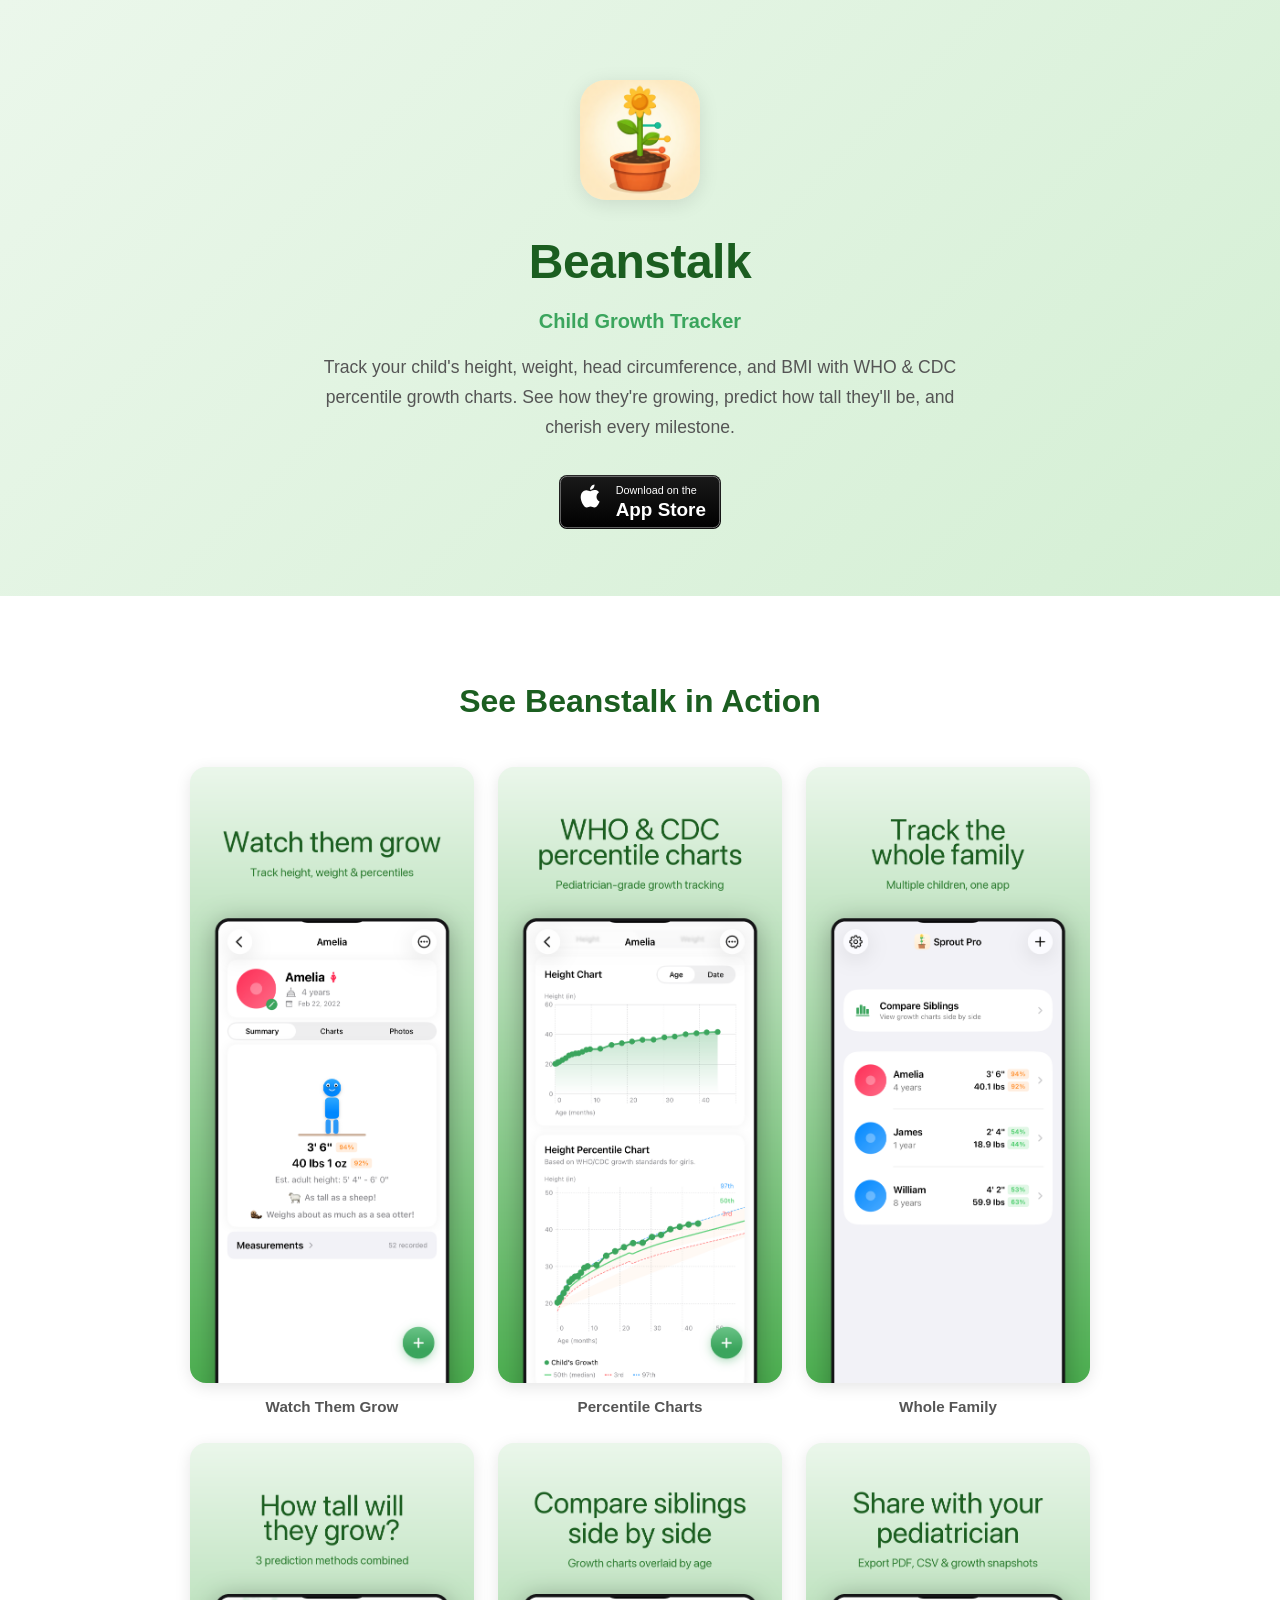
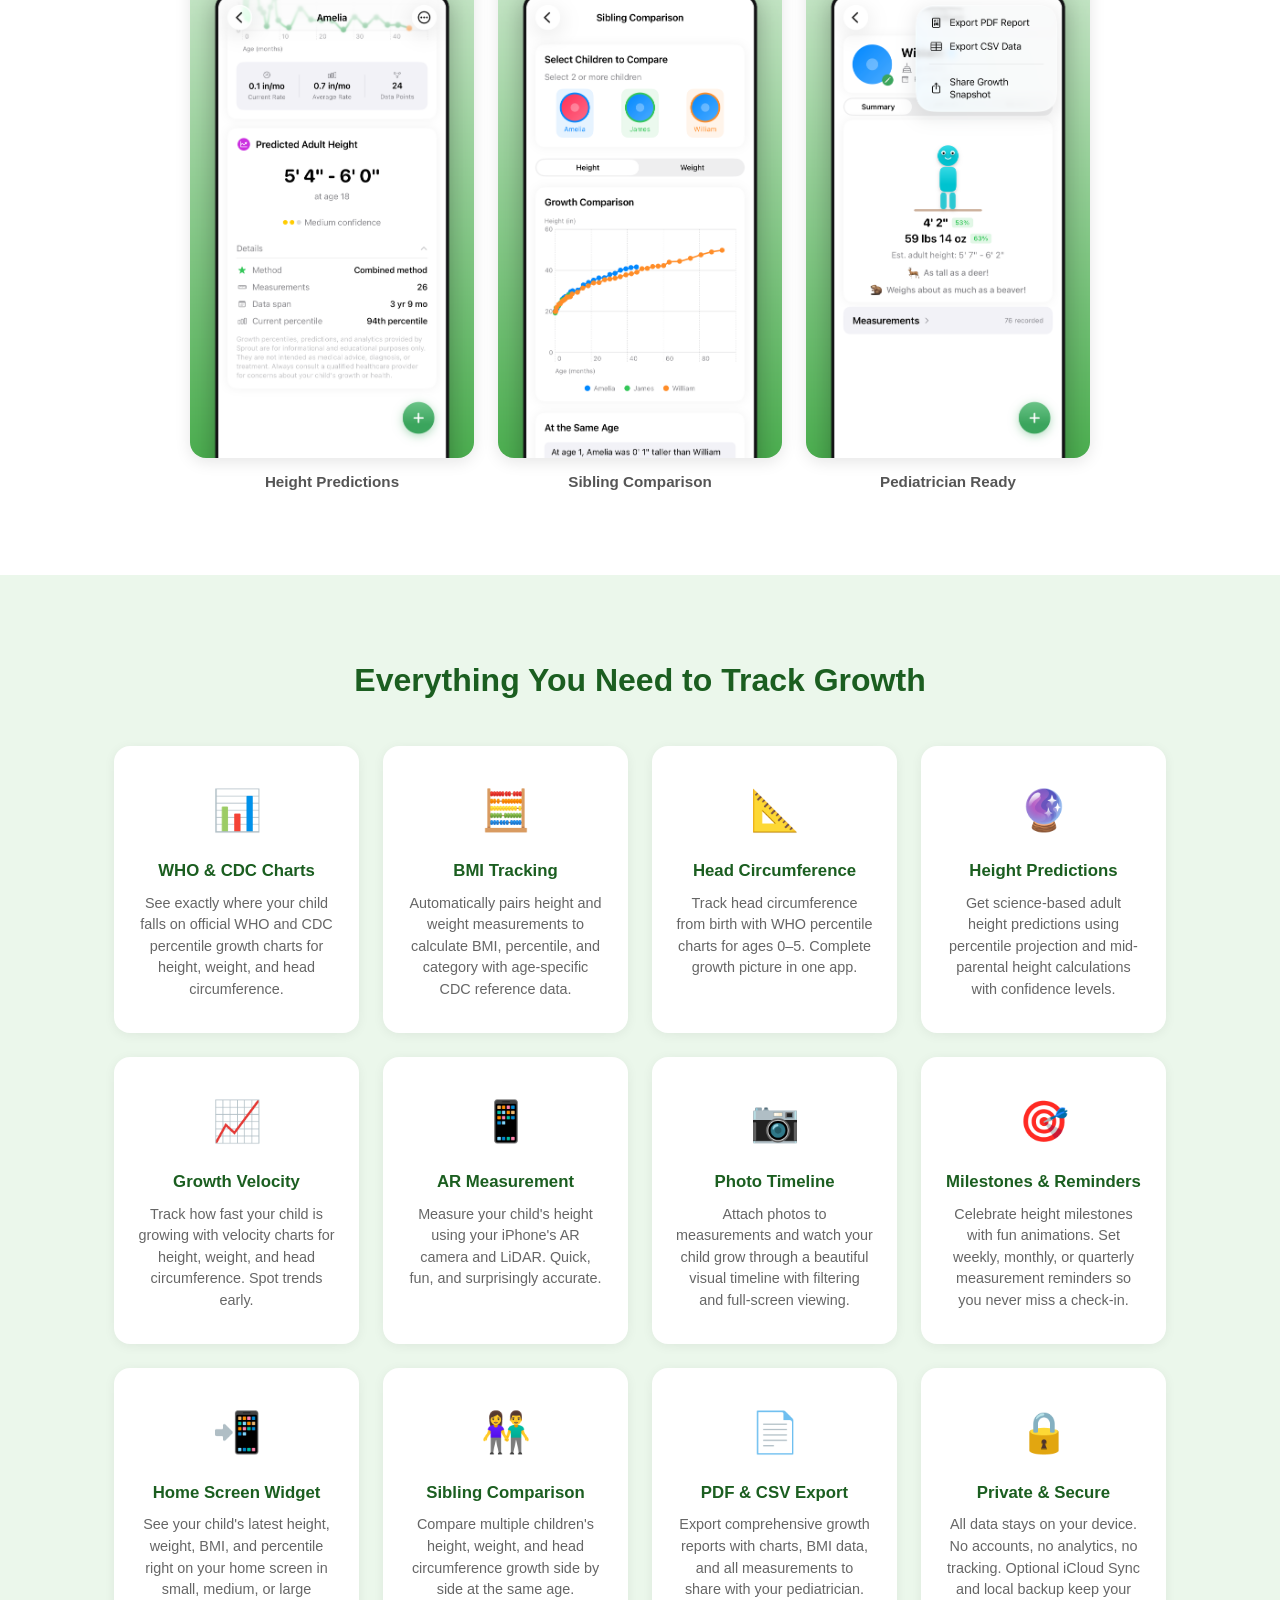
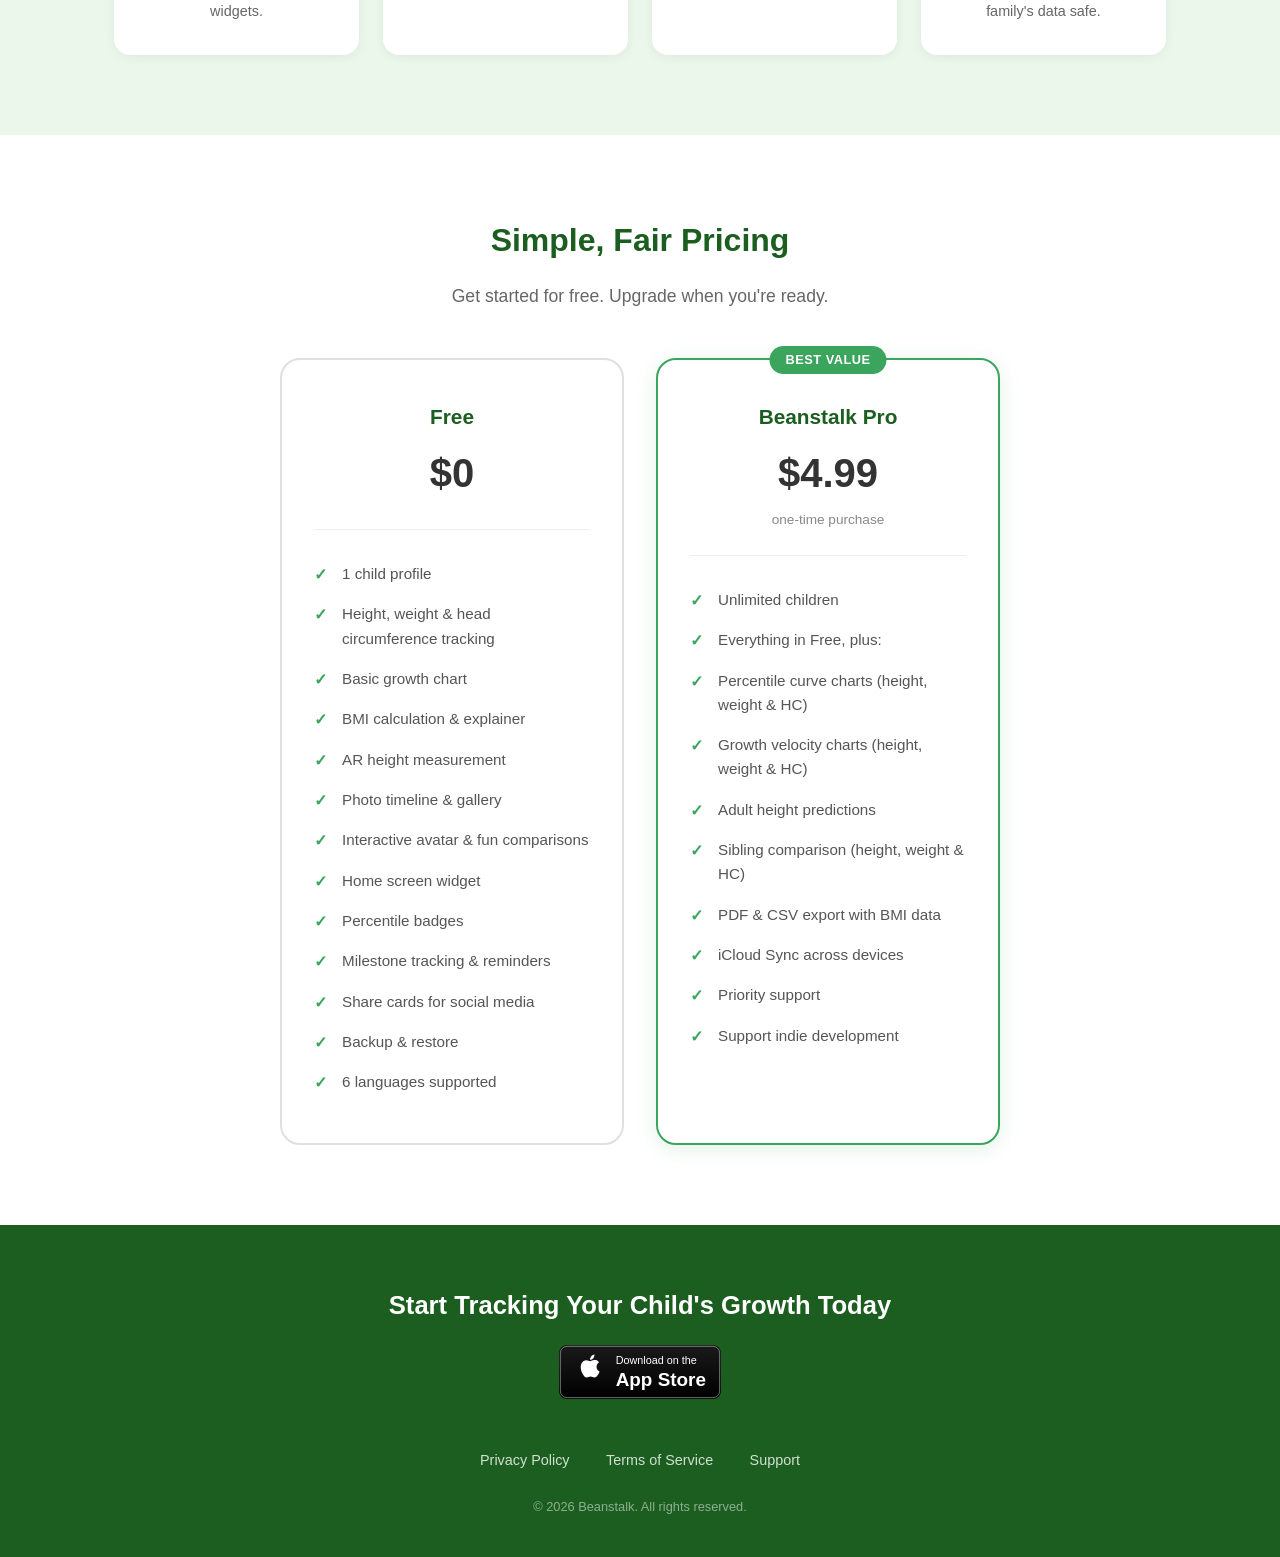
==== commit 911fd168: "Rebrand Sprout → Beanstalk and sync with latest app features - Rename all user-facing "Sprout" to "B" ====
--- a/index.html
+++ b/index.html
@@ -4,22 +4,22 @@
     <meta charset="UTF-8">
     <meta name="viewport" content="width=device-width, initial-scale=1.0">
 
-    <title>Sprout - Child Growth Tracker | Height, Weight, Head Circumference &amp; BMI | WHO &amp; CDC Charts</title>
-    <meta name="description" content="Track your child's height, weight, head circumference, and BMI with WHO & CDC percentile growth charts. Sprout offers AR measurement, growth predictions, velocity charts, sibling comparison, photo timeline, milestones, and more. Free for iOS.">
+    <title>Beanstalk - Child Growth Tracker | Height, Weight, Head Circumference &amp; BMI | WHO &amp; CDC Charts</title>
+    <meta name="description" content="Track your child's height, weight, head circumference, and BMI with WHO & CDC percentile growth charts. Beanstalk offers AR measurement, growth predictions, velocity charts, sibling comparison, photo timeline, milestones, and more. Free for iOS.">
     <meta name="keywords" content="child growth tracker, baby growth chart, height tracker, weight tracker, head circumference tracker, BMI tracker, WHO percentile, CDC growth chart, kids height, baby weight tracker, growth prediction, AR height measurement, pediatric growth, growth velocity, baby milestones, sibling comparison, child development">
-    <meta name="author" content="Sprout App">
+    <meta name="author" content="Beanstalk App">
 
     <!-- Open Graph -->
-    <meta property="og:title" content="Sprout - Child Growth Tracker">
+    <meta property="og:title" content="Beanstalk - Child Growth Tracker">
     <meta property="og:description" content="Track your child's height, weight, head circumference, and BMI with WHO & CDC percentile charts, AR measurement, growth predictions, velocity charts, and more.">
     <meta property="og:type" content="website">
     <meta property="og:url" content="https://sudhanne-maker.github.io/sprout-child-growth-tracker-website/">
     <meta property="og:image" content="https://sudhanne-maker.github.io/sprout-child-growth-tracker-website/images/og-image.png">
-    <meta property="og:site_name" content="Sprout - Child Growth Tracker">
+    <meta property="og:site_name" content="Beanstalk - Child Growth Tracker">
 
     <!-- Twitter Card -->
     <meta name="twitter:card" content="summary_large_image">
-    <meta name="twitter:title" content="Sprout - Child Growth Tracker">
+    <meta name="twitter:title" content="Beanstalk - Child Growth Tracker">
     <meta name="twitter:description" content="Track your child's height, weight, head circumference, and BMI with WHO & CDC percentile charts, AR measurement, growth predictions, velocity charts, and more.">
     <meta name="twitter:image" content="https://sudhanne-maker.github.io/sprout-child-growth-tracker-website/images/og-image.png">
 
@@ -41,7 +41,7 @@
     {
         "@context": "https://schema.org",
         "@type": "SoftwareApplication",
-        "name": "Sprout - Child Growth Tracker",
+        "name": "Beanstalk - Child Growth Tracker",
         "operatingSystem": "iOS",
         "applicationCategory": "HealthApplication",
         "description": "Track your child's height, weight, head circumference, and BMI with WHO & CDC percentile growth charts. Features AR measurement, growth predictions, velocity charts, sibling comparison, photo timeline, milestones, and more.",
@@ -56,7 +56,7 @@
                 "@type": "Offer",
                 "price": "4.99",
                 "priceCurrency": "USD",
-                "description": "Sprout Pro with unlimited children, advanced charts, and export"
+                "description": "Beanstalk Pro with unlimited children, advanced charts, and export"
             }
         ],
         "downloadUrl": "https://apps.apple.com/us/app/sprout-height-tracker/id6758862095",
@@ -75,8 +75,8 @@
     <header class="hero">
         <div class="container">
             <div class="hero-content">
-                <img src="images/app-icon.png" alt="Sprout App Icon" class="app-icon" width="120" height="120">
-                <h1>Sprout</h1>
+                <img src="images/app-icon.png" alt="Beanstalk App Icon" class="app-icon" width="120" height="120">
+                <h1>Beanstalk</h1>
                 <p class="subtitle">Child Growth Tracker</p>
                 <p class="tagline">Track your child's height, weight, head circumference, and BMI with WHO &amp; CDC percentile growth charts. See how they're growing, predict how tall they'll be, and cherish every milestone.</p>
                 <a href="https://apps.apple.com/us/app/sprout-height-tracker/id6758862095" class="app-store-badge" aria-label="Download on the App Store">
@@ -91,7 +91,7 @@
         <!-- Screenshots -->
         <section class="screenshots" aria-label="App Screenshots">
             <div class="container">
-                <h2>See Sprout in Action</h2>
+                <h2>See Beanstalk in Action</h2>
                 <div class="screenshot-grid">
                     <div class="screenshot-item">
                         <img src="images/screenshot-1.png" alt="Track your child's growth over time" loading="lazy">
@@ -212,6 +212,7 @@
                             <li>Home screen widget</li>
                             <li>Percentile badges</li>
                             <li>Milestone tracking &amp; reminders</li>
+                            <li>Share cards for social media</li>
                             <li>Backup &amp; restore</li>
                             <li>6 languages supported</li>
                         </ul>
@@ -219,7 +220,7 @@
                     <div class="pricing-card pro">
                         <div class="pricing-badge">Best Value</div>
                         <div class="pricing-header">
-                            <h3>Sprout Pro</h3>
+                            <h3>Beanstalk Pro</h3>
                             <div class="price">$4.99</div>
                             <div class="price-period">one-time purchase</div>
                         </div>
@@ -232,7 +233,6 @@
                             <li>Sibling comparison (height, weight &amp; HC)</li>
                             <li>PDF &amp; CSV export with BMI data</li>
                             <li>iCloud Sync across devices</li>
-                            <li>Share cards for social media</li>
                             <li>Priority support</li>
                             <li>Support indie development</li>
                         </ul>
@@ -257,7 +257,7 @@
                 <a href="terms-of-service.html">Terms of Service</a>
                 <a href="mailto:heighttracker.app@gmail.com">Support</a>
             </div>
-            <p class="footer-copyright">&copy; 2026 Sprout. All rights reserved.</p>
+            <p class="footer-copyright">&copy; 2026 Beanstalk. All rights reserved.</p>
         </div>
     </footer>
 
--- a/css/style.css
+++ b/css/style.css
@@ -1,5 +1,5 @@
 /* ============================================
-   Sprout - Child Growth Tracker Landing Page
+   Beanstalk - Child Growth Tracker Landing Page
    Brand Colors:
      Primary Green:  #3BA55D
      Dark Green:     #1B5E20
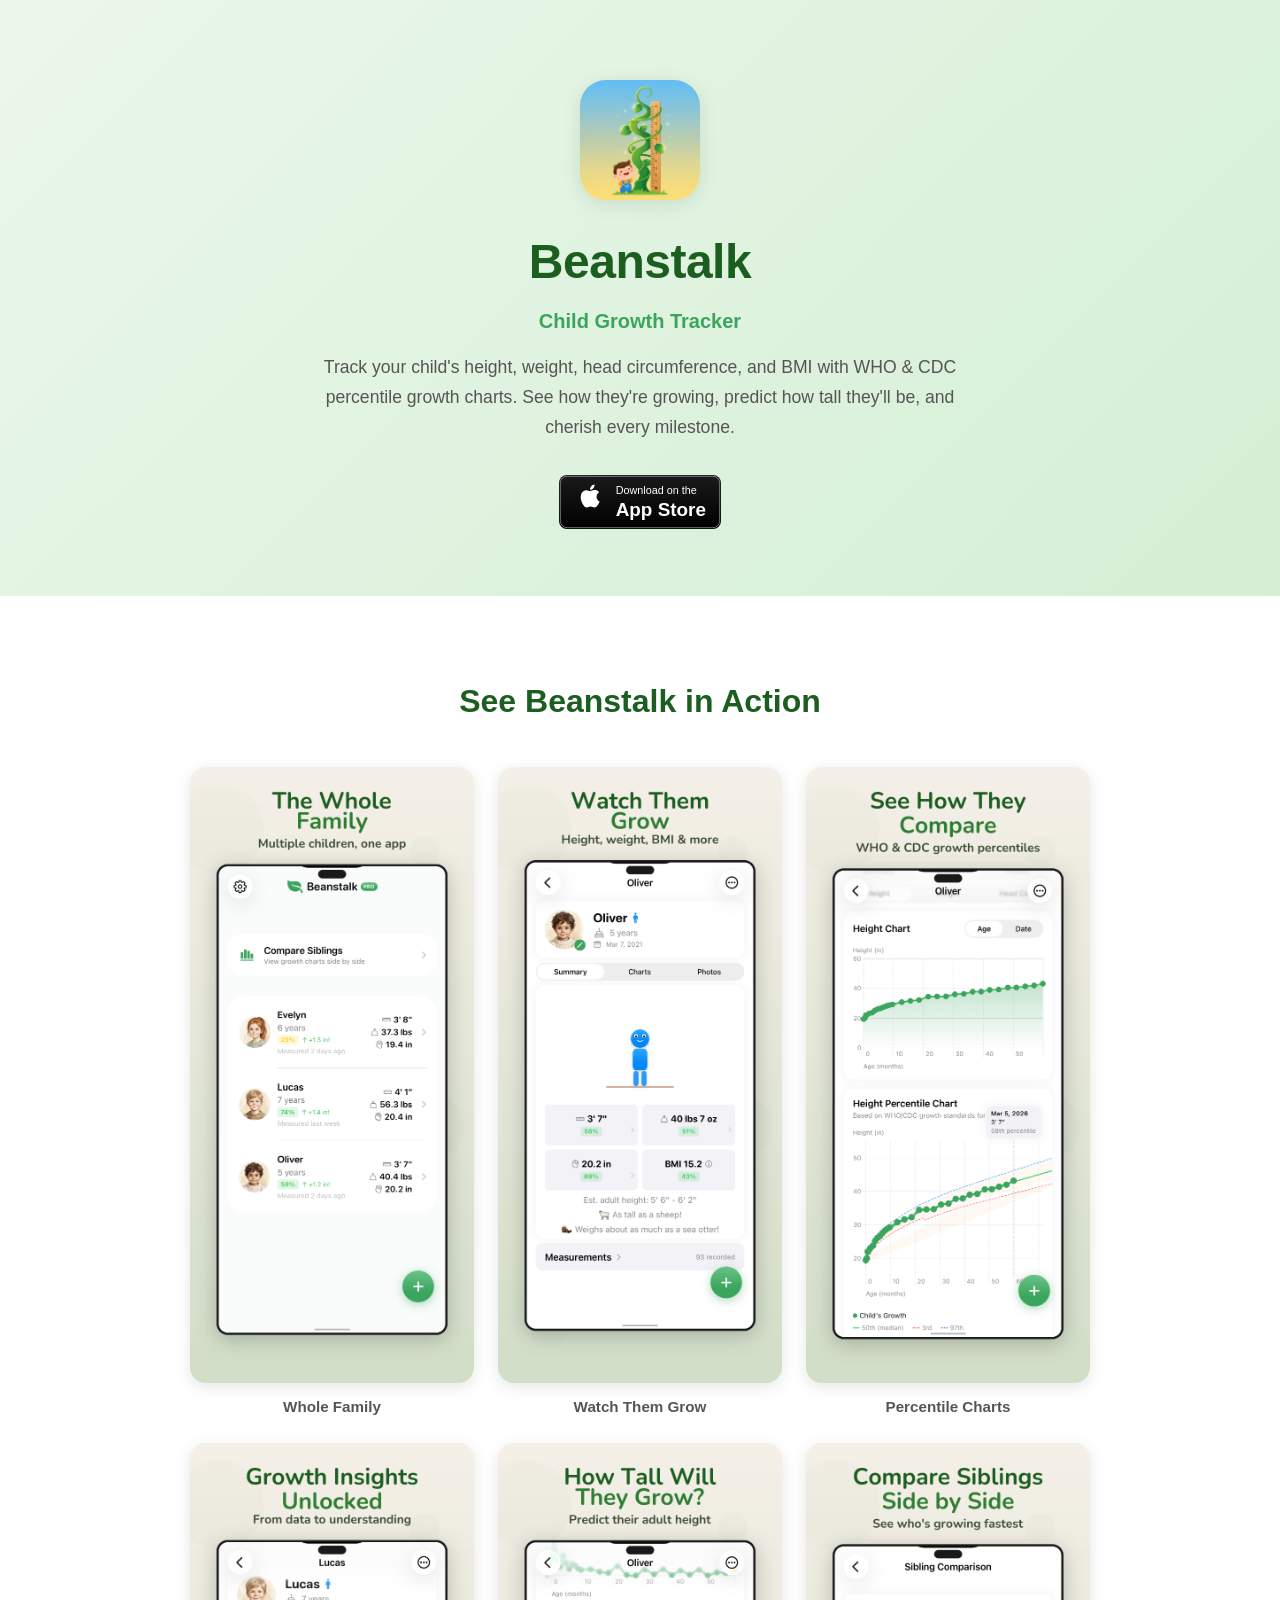
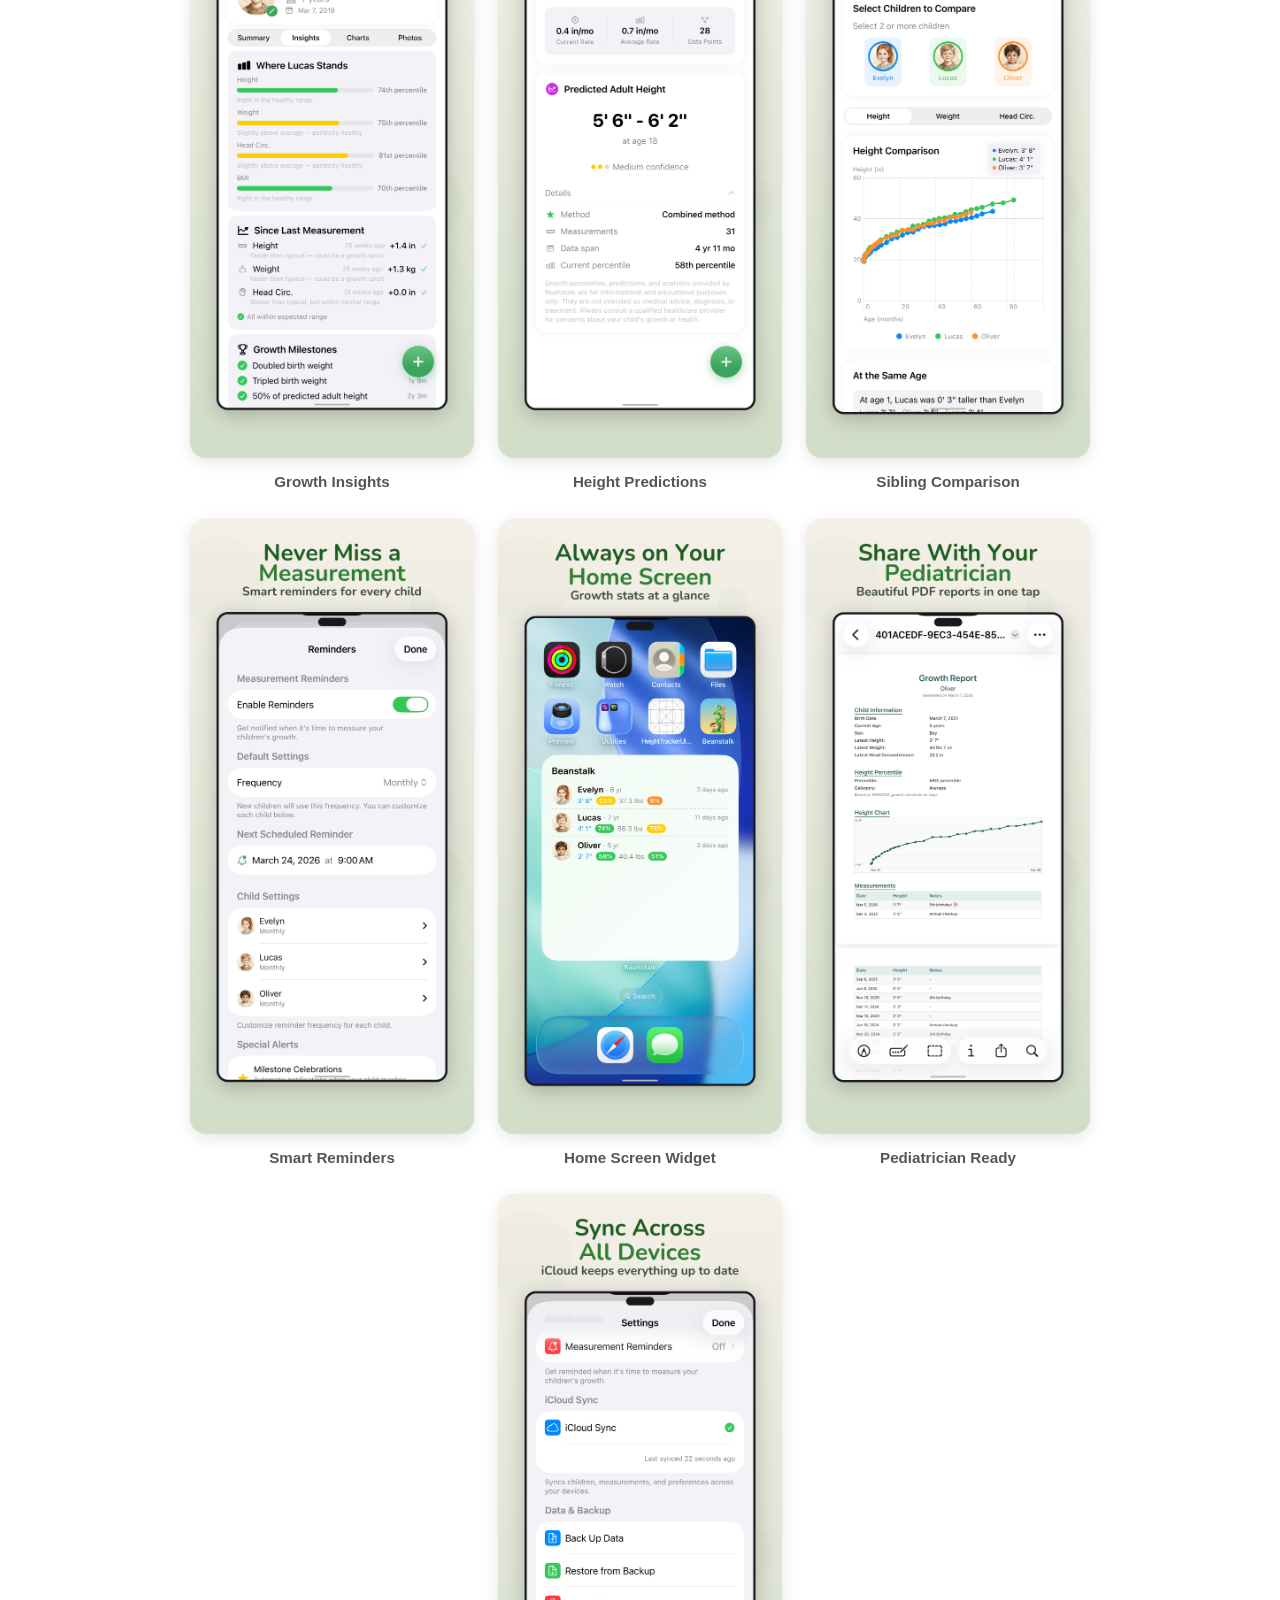
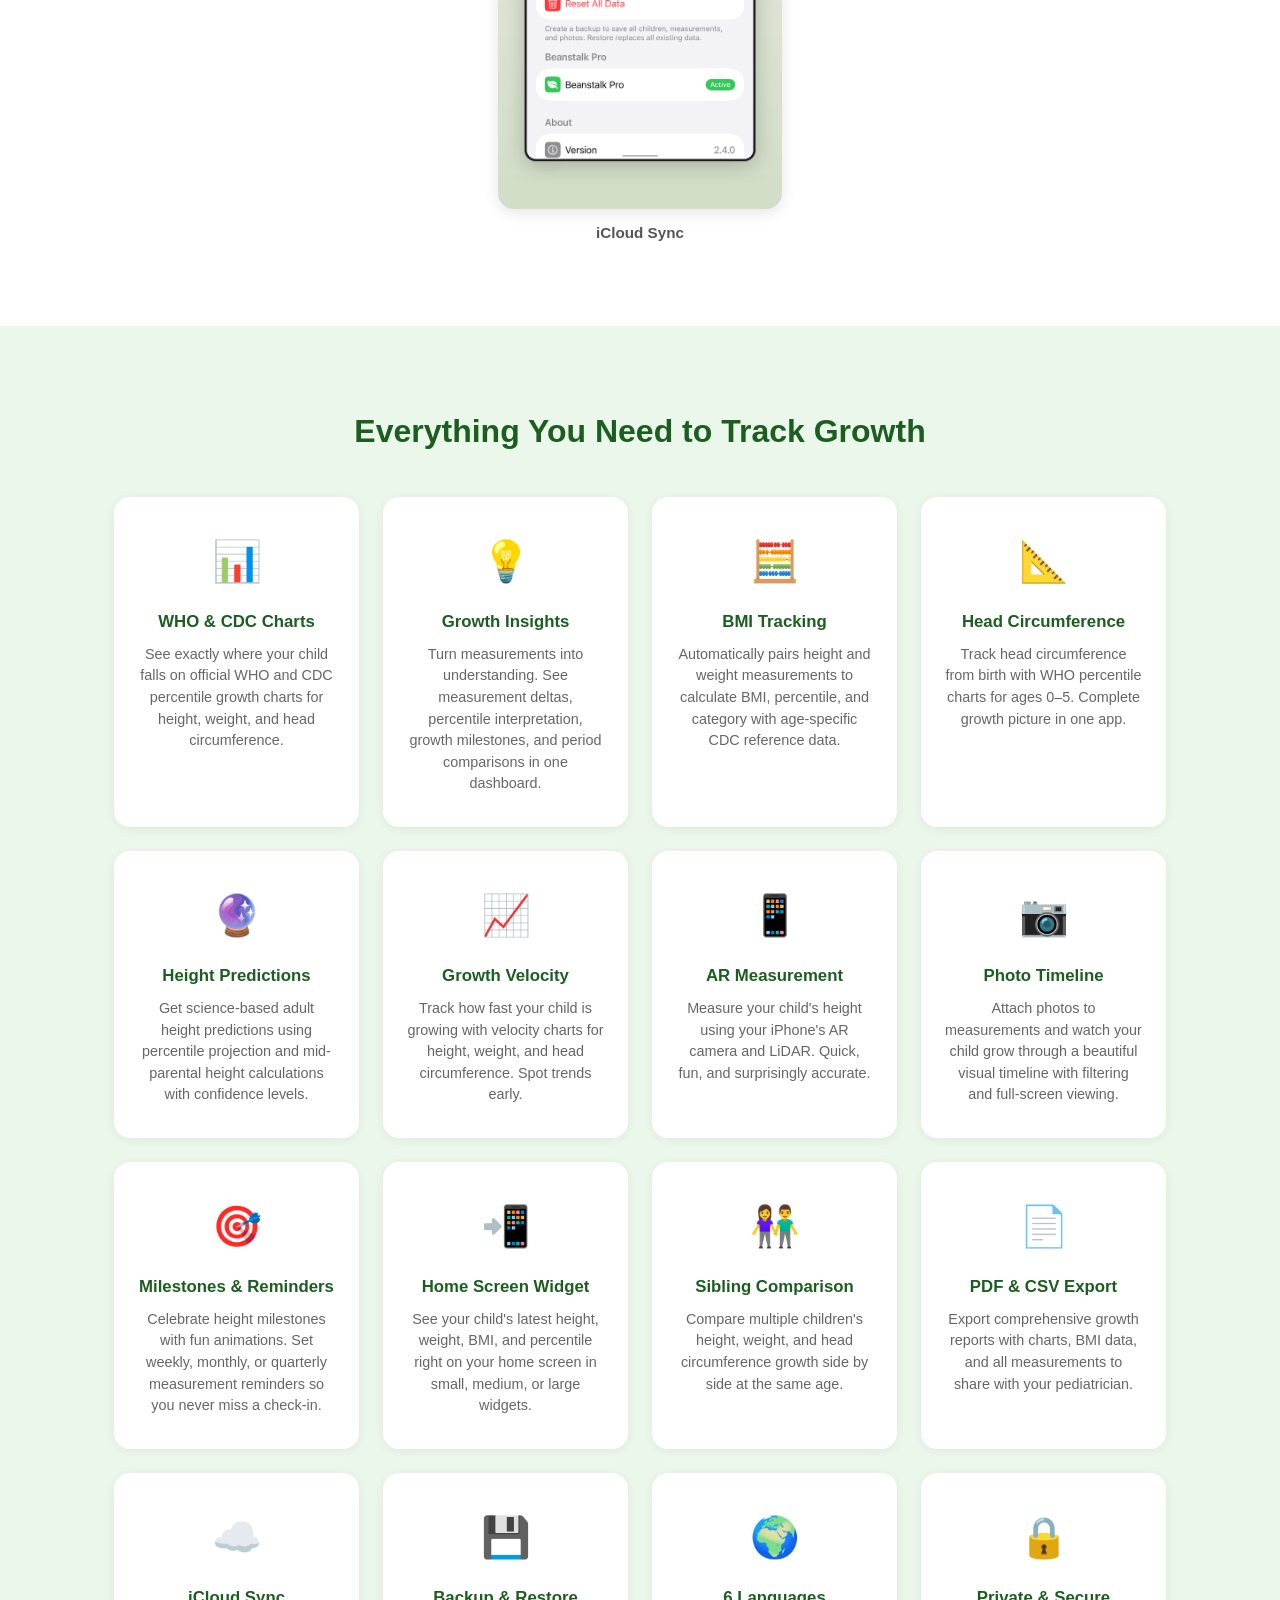
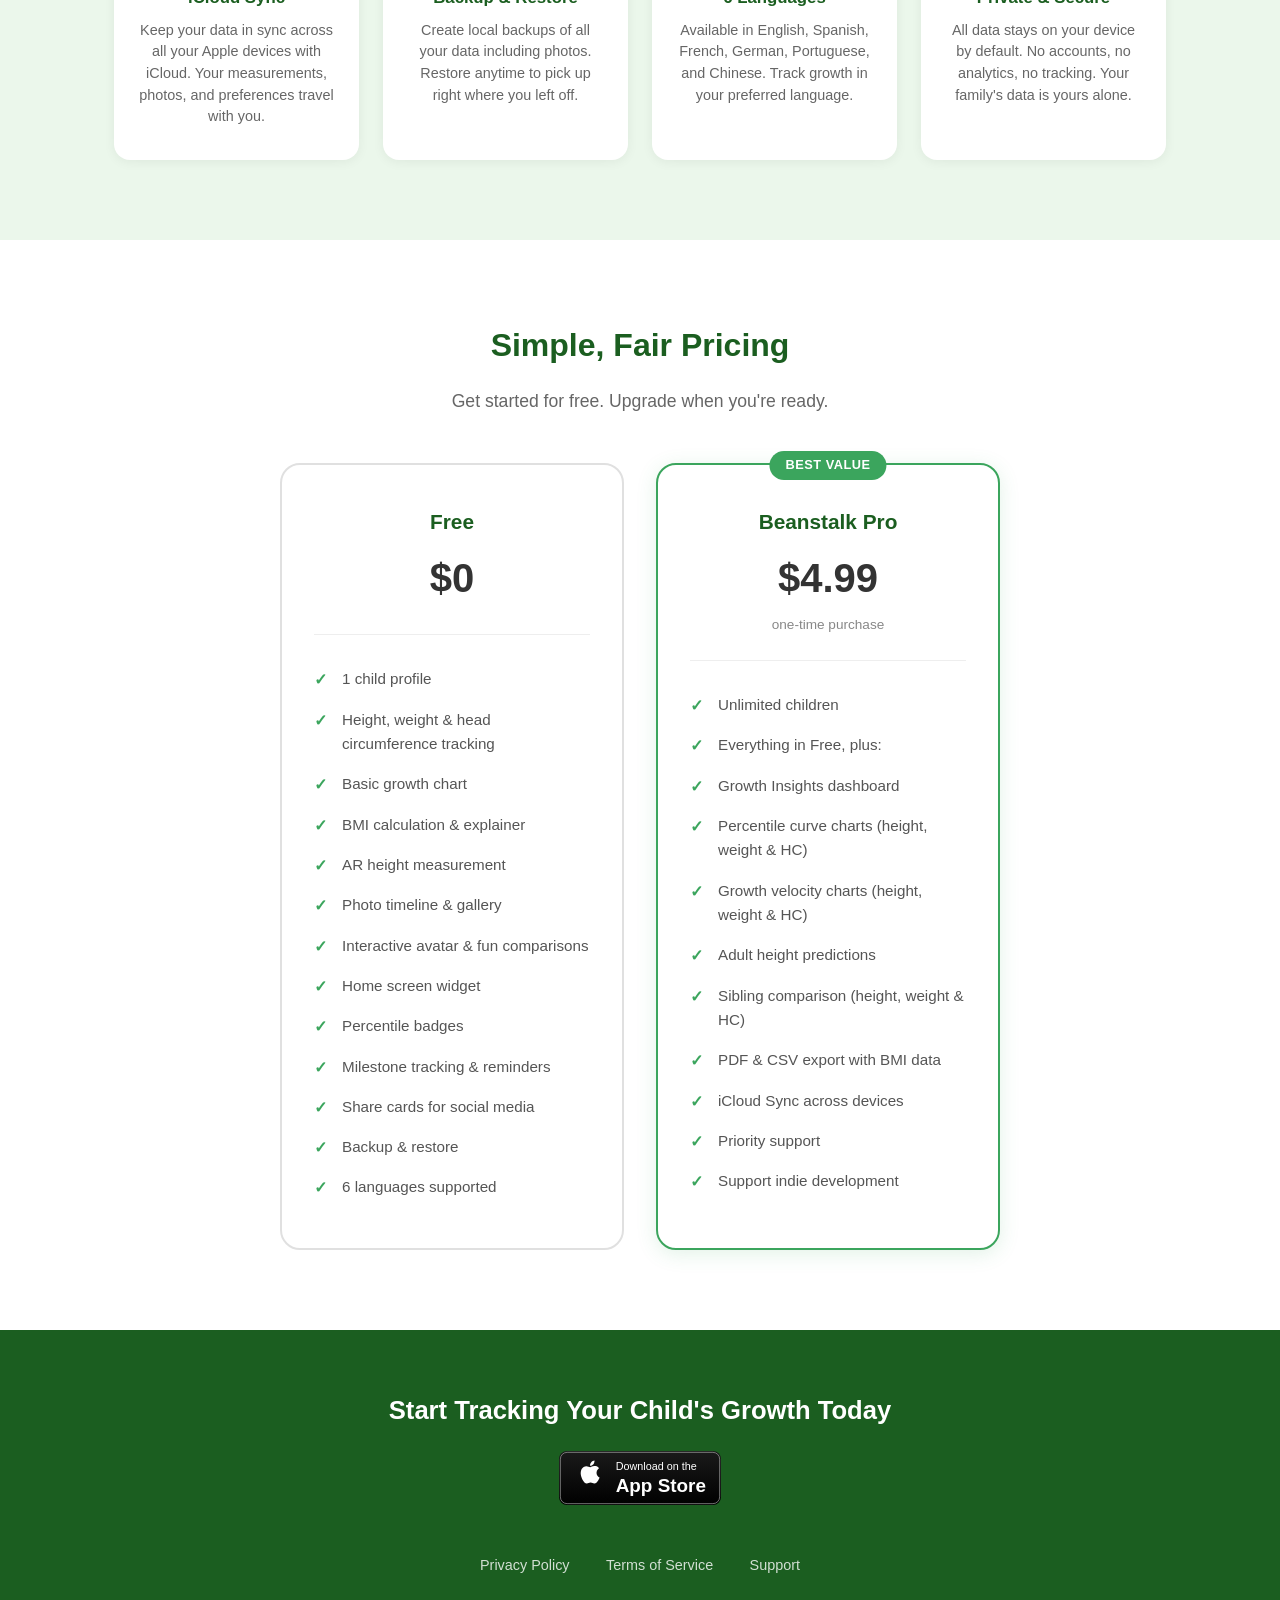
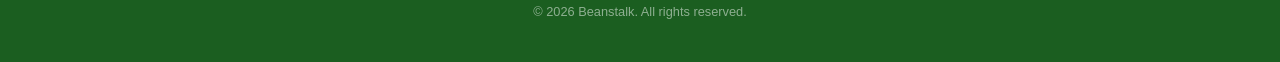
==== commit 5e2ca78b: "Update site with latest screenshots, features, app icon, and legal pages - Replace all 6 screenshots" ====
--- a/index.html
+++ b/index.html
@@ -5,13 +5,13 @@
     <meta name="viewport" content="width=device-width, initial-scale=1.0">
 
     <title>Beanstalk - Child Growth Tracker | Height, Weight, Head Circumference &amp; BMI | WHO &amp; CDC Charts</title>
-    <meta name="description" content="Track your child's height, weight, head circumference, and BMI with WHO & CDC percentile growth charts. Beanstalk offers AR measurement, growth predictions, velocity charts, sibling comparison, photo timeline, milestones, and more. Free for iOS.">
-    <meta name="keywords" content="child growth tracker, baby growth chart, height tracker, weight tracker, head circumference tracker, BMI tracker, WHO percentile, CDC growth chart, kids height, baby weight tracker, growth prediction, AR height measurement, pediatric growth, growth velocity, baby milestones, sibling comparison, child development">
+    <meta name="description" content="Track your child's height, weight, head circumference, and BMI with WHO & CDC percentile growth charts. Beanstalk offers Growth Insights, AR measurement, growth predictions, velocity charts, sibling comparison, photo timeline, milestones, iCloud Sync, and more. Free for iOS.">
+    <meta name="keywords" content="child growth tracker, baby growth chart, height tracker, weight tracker, head circumference tracker, BMI tracker, WHO percentile, CDC growth chart, kids height, baby weight tracker, growth prediction, AR height measurement, pediatric growth, growth velocity, baby milestones, sibling comparison, child development, growth insights, iCloud sync, pediatrician report">
     <meta name="author" content="Beanstalk App">
 
     <!-- Open Graph -->
     <meta property="og:title" content="Beanstalk - Child Growth Tracker">
-    <meta property="og:description" content="Track your child's height, weight, head circumference, and BMI with WHO & CDC percentile charts, AR measurement, growth predictions, velocity charts, and more.">
+    <meta property="og:description" content="Track your child's height, weight, head circumference, and BMI with WHO & CDC percentile charts, Growth Insights, AR measurement, growth predictions, velocity charts, iCloud Sync, and more.">
     <meta property="og:type" content="website">
     <meta property="og:url" content="https://sudhanne-maker.github.io/sprout-child-growth-tracker-website/">
     <meta property="og:image" content="https://sudhanne-maker.github.io/sprout-child-growth-tracker-website/images/og-image.png">
@@ -20,7 +20,7 @@
     <!-- Twitter Card -->
     <meta name="twitter:card" content="summary_large_image">
     <meta name="twitter:title" content="Beanstalk - Child Growth Tracker">
-    <meta name="twitter:description" content="Track your child's height, weight, head circumference, and BMI with WHO & CDC percentile charts, AR measurement, growth predictions, velocity charts, and more.">
+    <meta name="twitter:description" content="Track your child's height, weight, head circumference, and BMI with WHO & CDC percentile charts, Growth Insights, AR measurement, growth predictions, velocity charts, iCloud Sync, and more.">
     <meta name="twitter:image" content="https://sudhanne-maker.github.io/sprout-child-growth-tracker-website/images/og-image.png">
 
     <!-- Smart App Banner -->
@@ -44,7 +44,7 @@
         "name": "Beanstalk - Child Growth Tracker",
         "operatingSystem": "iOS",
         "applicationCategory": "HealthApplication",
-        "description": "Track your child's height, weight, head circumference, and BMI with WHO & CDC percentile growth charts. Features AR measurement, growth predictions, velocity charts, sibling comparison, photo timeline, milestones, and more.",
+        "description": "Track your child's height, weight, head circumference, and BMI with WHO & CDC percentile growth charts. Features Growth Insights, AR measurement, growth predictions, velocity charts, sibling comparison, photo timeline, milestones, iCloud Sync, and more.",
         "offers": [
             {
                 "@type": "Offer",
@@ -94,28 +94,44 @@
                 <h2>See Beanstalk in Action</h2>
                 <div class="screenshot-grid">
                     <div class="screenshot-item">
-                        <img src="images/screenshot-1.png" alt="Track your child's growth over time" loading="lazy">
+                        <img src="images/screenshot-1.png" alt="Track multiple children in one app" loading="lazy">
+                        <p>Whole Family</p>
+                    </div>
+                    <div class="screenshot-item">
+                        <img src="images/screenshot-2.png" alt="Track your child's growth over time" loading="lazy">
                         <p>Watch Them Grow</p>
                     </div>
                     <div class="screenshot-item">
-                        <img src="images/screenshot-2.png" alt="WHO and CDC percentile growth charts" loading="lazy">
+                        <img src="images/screenshot-3.png" alt="WHO and CDC percentile growth charts" loading="lazy">
                         <p>Percentile Charts</p>
                     </div>
                     <div class="screenshot-item">
-                        <img src="images/screenshot-3.png" alt="Track the whole family" loading="lazy">
-                        <p>Whole Family</p>
-                    </div>
-                    <div class="screenshot-item">
-                        <img src="images/screenshot-4.png" alt="Height prediction for your child" loading="lazy">
+                        <img src="images/screenshot-4.png" alt="Growth insights dashboard with measurement deltas and percentile interpretation" loading="lazy">
+                        <p>Growth Insights</p>
+                    </div>
+                    <div class="screenshot-item">
+                        <img src="images/screenshot-5.png" alt="Adult height prediction for your child" loading="lazy">
                         <p>Height Predictions</p>
                     </div>
                     <div class="screenshot-item">
-                        <img src="images/screenshot-5.png" alt="Compare siblings side by side" loading="lazy">
+                        <img src="images/screenshot-6.png" alt="Compare siblings side by side" loading="lazy">
                         <p>Sibling Comparison</p>
                     </div>
                     <div class="screenshot-item">
-                        <img src="images/screenshot-6.png" alt="Export data for pediatrician visits" loading="lazy">
+                        <img src="images/screenshot-7.png" alt="Smart measurement reminders" loading="lazy">
+                        <p>Smart Reminders</p>
+                    </div>
+                    <div class="screenshot-item">
+                        <img src="images/screenshot-8.png" alt="Home screen widget showing growth at a glance" loading="lazy">
+                        <p>Home Screen Widget</p>
+                    </div>
+                    <div class="screenshot-item">
+                        <img src="images/screenshot-9.png" alt="Export growth reports for pediatrician visits" loading="lazy">
                         <p>Pediatrician Ready</p>
+                    </div>
+                    <div class="screenshot-item">
+                        <img src="images/screenshot-10.png" alt="iCloud Sync across all your devices" loading="lazy">
+                        <p>iCloud Sync</p>
                     </div>
                 </div>
             </div>
@@ -132,6 +148,11 @@
                         <p>See exactly where your child falls on official WHO and CDC percentile growth charts for height, weight, and head circumference.</p>
                     </div>
                     <div class="feature-card">
+                        <div class="feature-icon" aria-hidden="true">&#x1F4A1;</div>
+                        <h3>Growth Insights</h3>
+                        <p>Turn measurements into understanding. See measurement deltas, percentile interpretation, growth milestones, and period comparisons in one dashboard.</p>
+                    </div>
+                    <div class="feature-card">
                         <div class="feature-icon" aria-hidden="true">&#x1F9EE;</div>
                         <h3>BMI Tracking</h3>
                         <p>Automatically pairs height and weight measurements to calculate BMI, percentile, and category with age-specific CDC reference data.</p>
@@ -182,9 +203,24 @@
                         <p>Export comprehensive growth reports with charts, BMI data, and all measurements to share with your pediatrician.</p>
                     </div>
                     <div class="feature-card">
+                        <div class="feature-icon" aria-hidden="true">&#x2601;&#xFE0F;</div>
+                        <h3>iCloud Sync</h3>
+                        <p>Keep your data in sync across all your Apple devices with iCloud. Your measurements, photos, and preferences travel with you.</p>
+                    </div>
+                    <div class="feature-card">
+                        <div class="feature-icon" aria-hidden="true">&#x1F4BE;</div>
+                        <h3>Backup &amp; Restore</h3>
+                        <p>Create local backups of all your data including photos. Restore anytime to pick up right where you left off.</p>
+                    </div>
+                    <div class="feature-card">
+                        <div class="feature-icon" aria-hidden="true">&#x1F30D;</div>
+                        <h3>6 Languages</h3>
+                        <p>Available in English, Spanish, French, German, Portuguese, and Chinese. Track growth in your preferred language.</p>
+                    </div>
+                    <div class="feature-card">
                         <div class="feature-icon" aria-hidden="true">&#x1F512;</div>
                         <h3>Private &amp; Secure</h3>
-                        <p>All data stays on your device. No accounts, no analytics, no tracking. Optional iCloud Sync and local backup keep your family's data safe.</p>
+                        <p>All data stays on your device by default. No accounts, no analytics, no tracking. Your family's data is yours alone.</p>
                     </div>
                 </div>
             </div>
@@ -227,6 +263,7 @@
                         <ul class="pricing-features">
                             <li>Unlimited children</li>
                             <li>Everything in Free, plus:</li>
+                            <li>Growth Insights dashboard</li>
                             <li>Percentile curve charts (height, weight &amp; HC)</li>
                             <li>Growth velocity charts (height, weight &amp; HC)</li>
                             <li>Adult height predictions</li>
--- a/css/style.css
+++ b/css/style.css
@@ -122,14 +122,16 @@
 }
 
 .screenshot-grid {
-    display: grid;
-    grid-template-columns: repeat(3, 1fr);
+    display: flex;
+    flex-wrap: wrap;
+    justify-content: center;
     gap: 24px;
     max-width: 900px;
     margin: 0 auto;
 }
 
 .screenshot-item {
+    width: calc((100% - 48px) / 3);
     text-align: center;
 }
 
@@ -343,8 +345,11 @@
         grid-template-columns: repeat(2, 1fr);
     }
 
+    .screenshot-item {
+        width: calc((100% - 32px) / 3);
+    }
+
     .screenshot-grid {
-        grid-template-columns: repeat(3, 1fr);
         gap: 16px;
     }
 }
@@ -369,8 +374,11 @@
         font-size: 1.6rem;
     }
 
+    .screenshot-item {
+        width: calc((100% - 12px) / 2);
+    }
+
     .screenshot-grid {
-        grid-template-columns: repeat(2, 1fr);
         gap: 12px;
     }
 
@@ -418,9 +426,11 @@
         padding: 0 16px;
     }
 
+    .screenshot-item {
+        width: 100%;
+    }
+
     .screenshot-grid {
-        grid-template-columns: 1fr;
         max-width: 260px;
-        margin: 0 auto;
-    }
-}
+    }
+}
